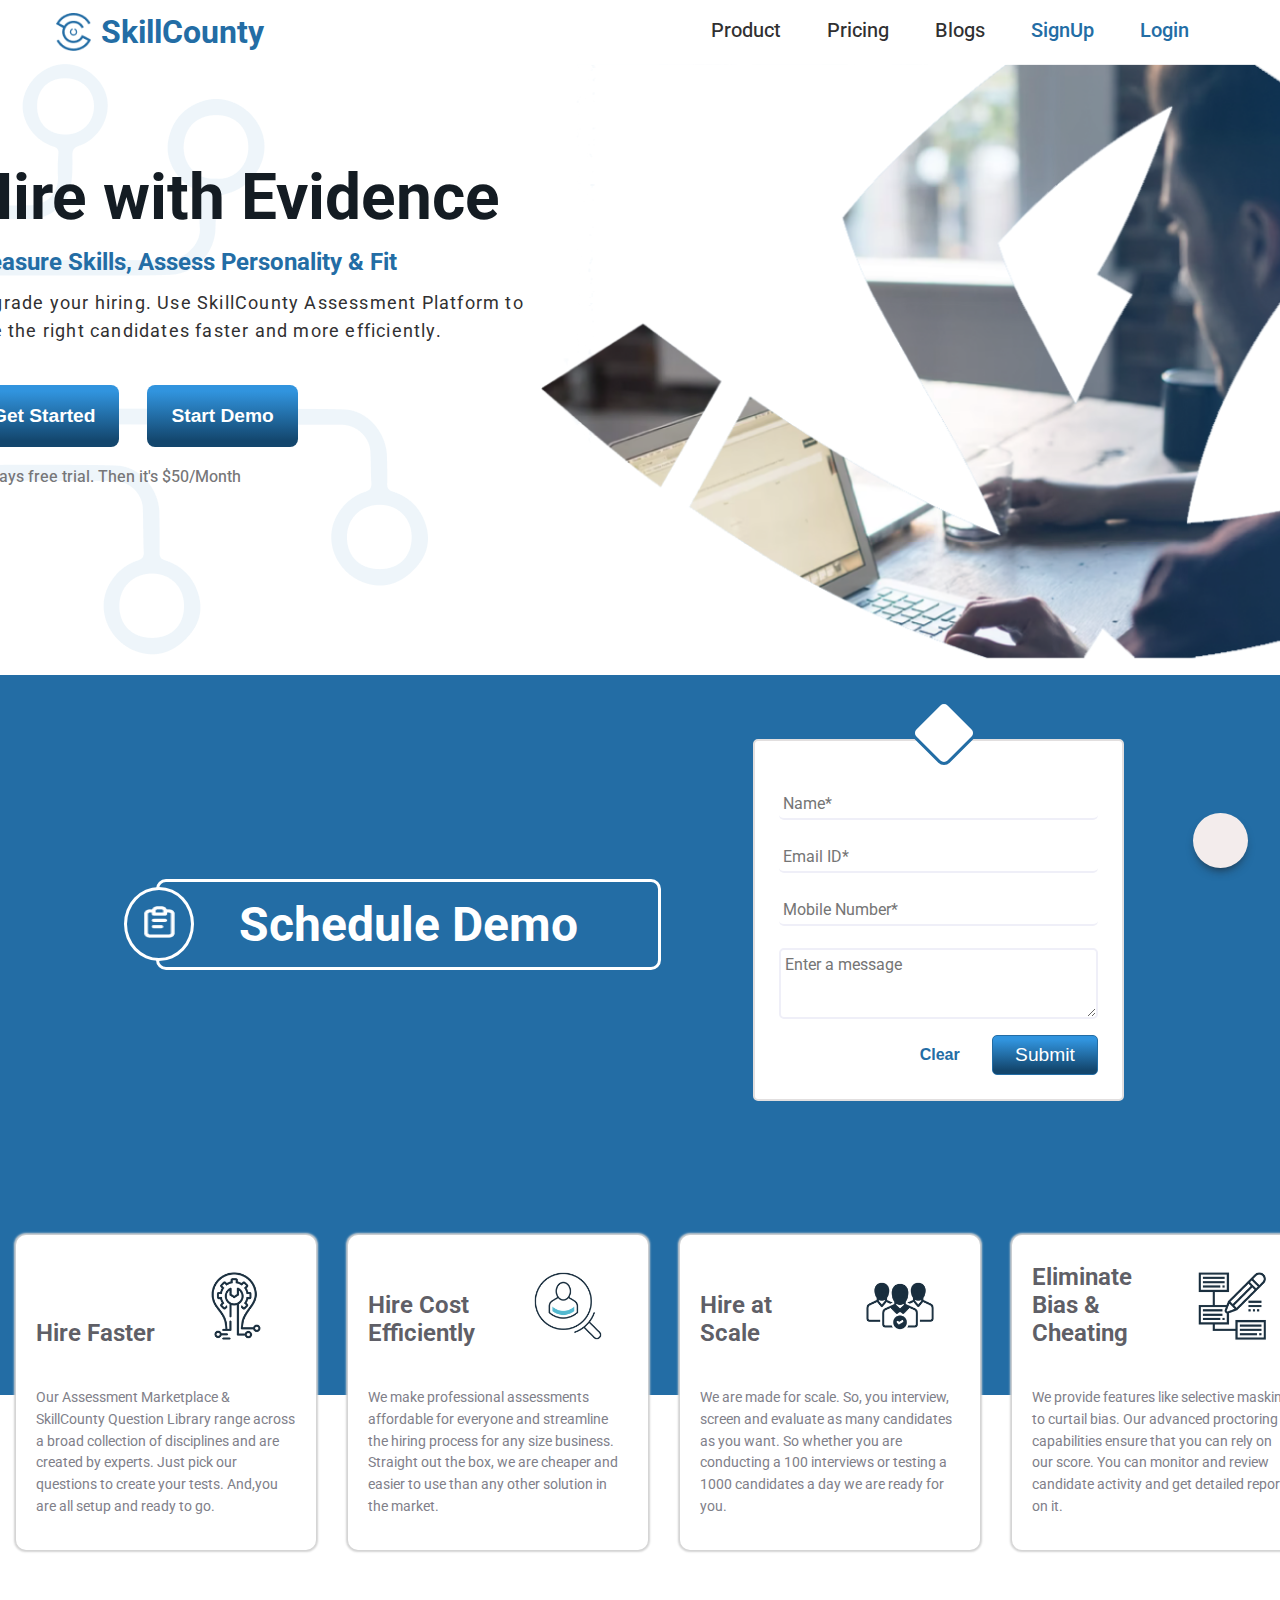
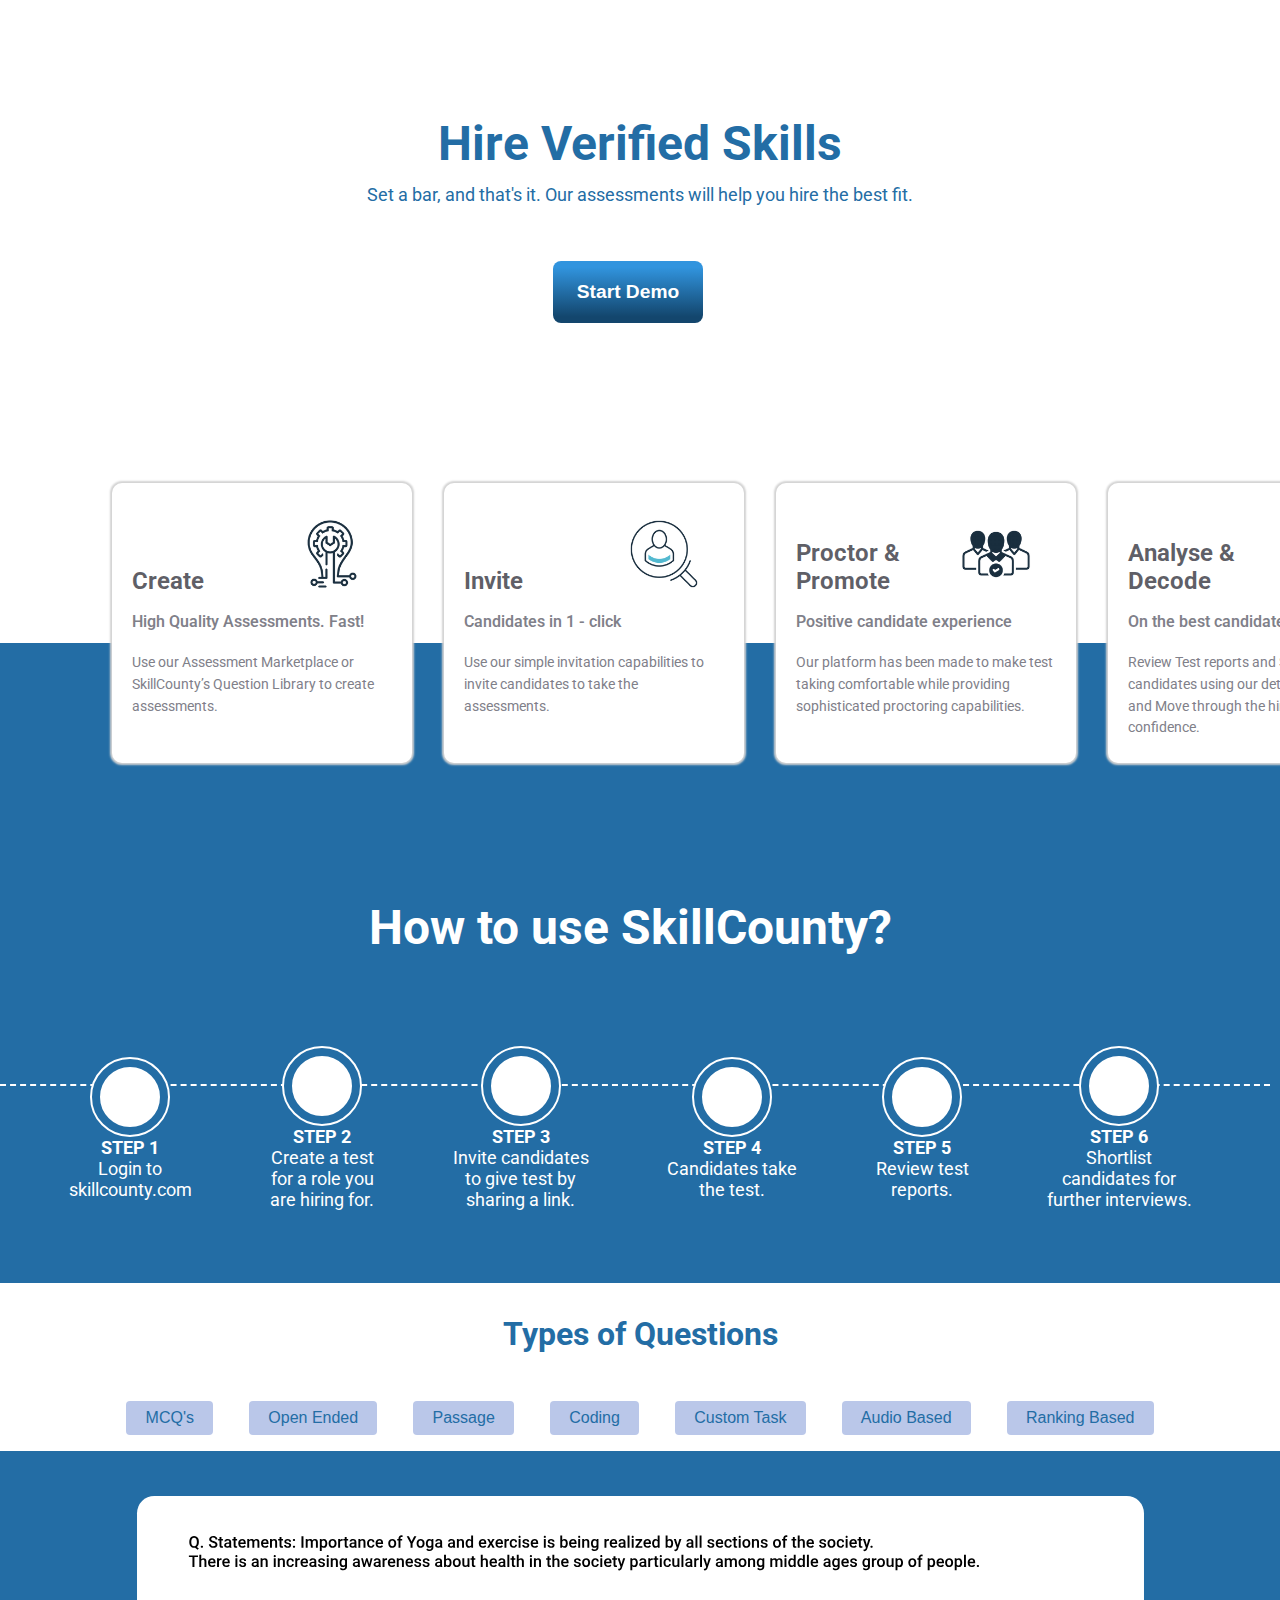
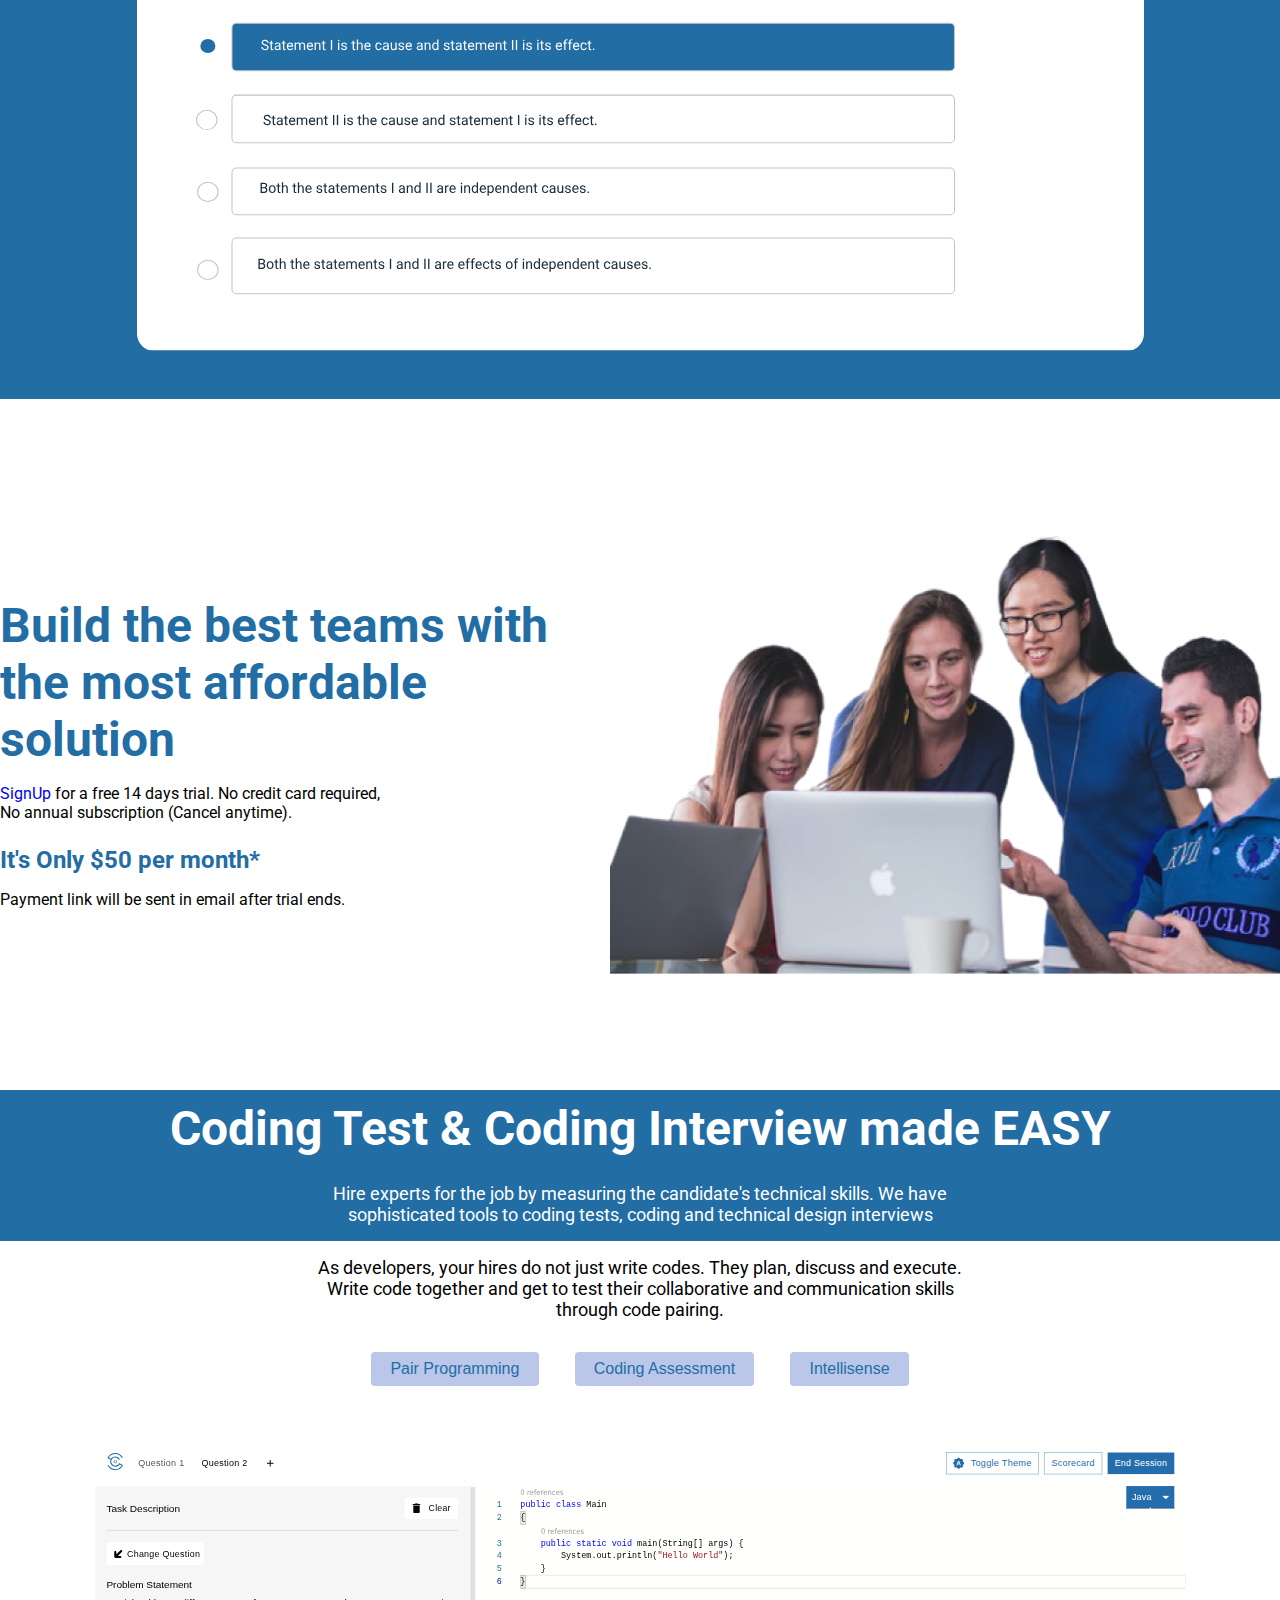
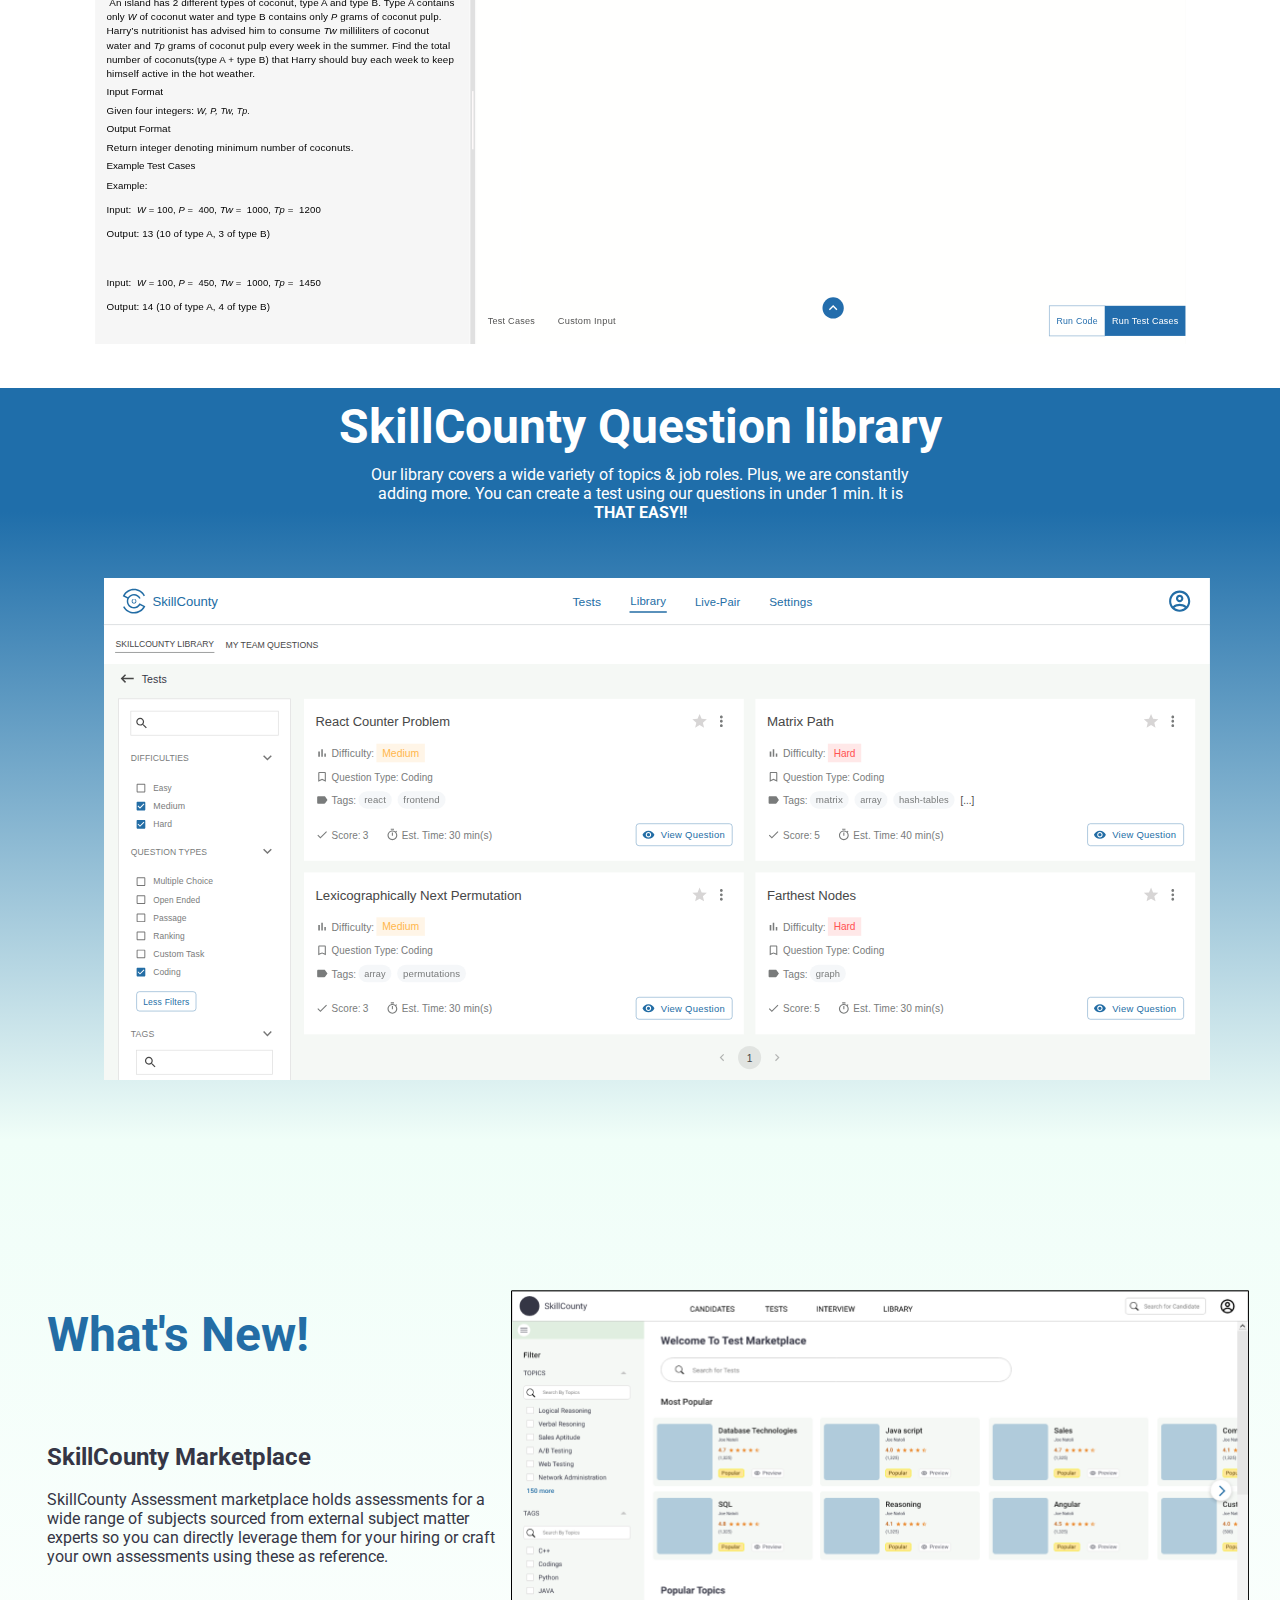
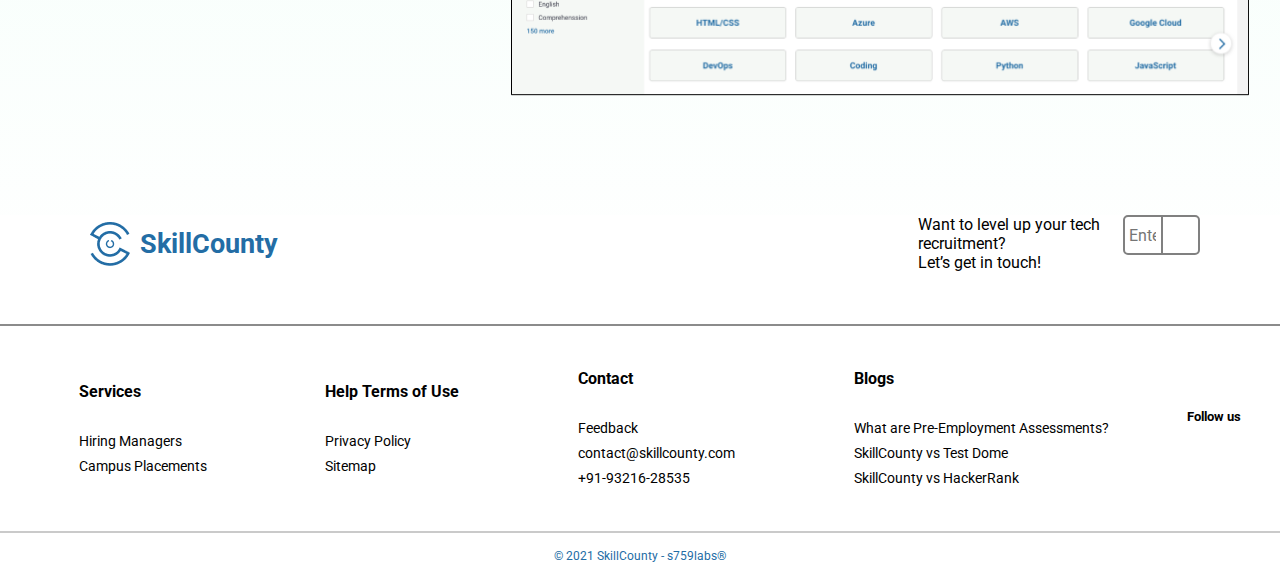
==== skillcounty.html @ 4de2c87e "skillcounty" ====
<!DOCTYPE html>
<html lang="en">

<head>
    <meta charset="UTF-8">
    <meta http-equiv="X-UA-Compatible" content="IE=edge">
    <meta name="viewport" content="width=device-width, initial-scale=1.0">
    <link rel="stylesheet" href="./cssfile/skillcounty.css">
    <link rel="stylesheet" href="https://cdnjs.cloudflare.com/ajax/libs/font-awesome/5.15.3/css/all.min.css" integrity="sha512-iBBXm8fW90+nuLcSKlbmrPcLa0OT92xO1BIsZ+ywDWZCvqsWgccV3gFoRBv0z+8dLJgyAHIhR35VZc2oM/gI1w==" crossorigin="anonymous" />
    <title>SkillCounty</title>
</head>

<body>
    <nav class="navbar">
        <div class="logo">
            <img class="logoImg" src="./skill images/skilloge.png" alt="logo" />
            <label class="skillogo">SkillCounty</label>
        </div>

        <ul id="nav-itemm" class="navitems ">

            <li><a class="pro" href="#">Product</a></li>
            <li><a class="pro" href="#">Pricing</a></li>
            <li><a class="pro" href="#">Blogs</a></li>
            <li><a href="#">SignUp</a></li>
            <li><a href="#">Login</a></li>
            <li><i class="fas fa-bars"></i></li>
        </ul>
        <ul id="nav-iconn" class="navitems">


            <li><i class="fas fa-bars"></i></li>
        </ul>
    </nav>

    <section class="mainsection">
        <div class="topflex container">
            <div class="newcontainer">
                <img class="leftmain" src="/skill images/leftside.png" />
                <div class="overlap">
                    <h1 class="hire">Hire with Evidence</h1>
                    <p class="measure">Measure Skills, Assess Personality & Fit</p>
                    <p class="upgrade">Upgrade your hiring. Use SkillCounty Assessment Platform to hire the right candidates faster and more efficiently.</p>
                    <div><button class="btnup" type="button">Get Started</button>
                        <button class="btnup" type="button">Start Demo</button>
                    </div>
                    <p class="trial">14 days free trial. Then it's $50/Month</p>
                </div>
            </div>
            <img class="mockup" src="./skill images/mainimg.png" alt="main mockup" />
        </div>
    </section>


    <section class="concol">
        <div class="container flex-demo">
            <div>
                <div class="demoborder">
                    <div class="demoimgcontainer"> <img src="/skill images/demoimg.png"></div>
                    <h1 class="schedemo">Schedule Demo</h1>
                </div>
            </div>

            <div>
                <div class="contact-form-container">
                    <div class="form-icon-container">
                        <div class="icon-container" title="Please fill the form to get an invite code">
                            <div class="custom-icon">
                                <div class="inner-text"><i class="fas fa-id-card-alt"></i></div>
                            </div>
                        </div>
                        <form id="new-form-submit" class="form">
                            <div class="flex">
                                <!-- <label for="Full=name">Name</label>  -->
                                <input id="full-name" name="Full-name" type="text" placeholder="Name*" required />
                            </div>
                            <div class="flex">
                                <!-- <label for="demo-email">Email</label> -->
                                <input id="demo-email" name="demoemail" type="email" placeholder="Email ID*" required />
                            </div>
                            <div class="flex">
                                <!-- <label for="demo-phone">Phone</label> -->
                                <input id="demo-phone" name="demo-phone" type="phone" placeholder="Mobile Number*" required />
                            </div>
                            <div class="flex">
                                <!-- <label for="demo-message">Message</label> -->
                                <textarea id="demo-message" name="demo-message" type="text" placeholder="Enter a message" cols="32" rows="3"></textarea>
                            </div>
                            <div class="flex-center-form-footer">
                                <button class="clear">Clear</button>
                                <div class="flex-center submit">
                                    <button>Submit</button>
                                </div>
                            </div>
                        </form>
                    </div>
                </div>
            </div>
        </div>
    </section>
    <section class="container">
        <section class="feature">
            <div class="container2 card ">
                <div class="boxes ">
                    <div class="heads change">Hire Faster</div>
                    <div class="imgs"><img src="./skill images/hire faster.png"></div>
                    <div>Our Assessment Marketplace & SkillCounty Question Library range across a broad collection of disciplines and are created by experts. Just pick our questions to create your tests. And,you are all setup and ready to go.
                    </div>
                </div>
                <div class="boxes  ">
                    <div class="heads change">Hire Cost Efficiently</div>
                    <div class="imgs"><img src="./skill images/cost effi.png"></div>
                    <div>We make professional assessments affordable for everyone and streamline the hiring process for any size business. Straight out the box, we are cheaper and easier to use than any other solution in the market.
                    </div>
                </div>
                <div class="boxes ">
                    <div class="heads change">Hire at Scale</div>
                    <div class="imgs"><img src="./skill images/at scale.png"></div>

                    <div>We are made for scale. So, you interview, screen and evaluate as many candidates as you want. So whether you are conducting a 100 interviews or testing a 1000 candidates a day we are ready for you.
                    </div>
                </div>
                <div class="boxes ">
                    <div class="heads change">Eliminate Bias & Cheating</div>
                    <div class="imgs"><img src="./skill images/eliminate.png"></div>
                    <div>We provide features like selective masking to curtail bias. Our advanced proctoring capabilities ensure that you can rely on our score. You can monitor and review candidate activity and get detailed reports on it.</div>
                </div>
            </div>
        </section>
    </section>

    <section class="  container3">
        <div class="cont">
            <p>Hire Verified Skills</p>
        </div>
        <div class="cont2">
            <p>Set a bar, and that's it. Our assessments will help you hire the best fit.</p>
        </div>
        <div class="parentbtn">
            <button class="btnup downbtn" type="button">Start Demo</button>
        </div>
        </div>
    </section>

    <section class="feature2 feature">
        <div class="container2 card container-2">
            <div class="boxes downbox">
                <div class="heads">Create</div>
                <div class="imgs"><img src="./skill images/hire faster.png"></div>
                <div class="newone">High Quality Assessments. Fast!</div>
                <div>Use our Assessment Marketplace or SkillCounty’s Question Library to create assessments.</div>
            </div>
            <div class="boxes downbox ">
                <div class="heads">Invite</div>
                <div class="imgs"><img src="./skill images/cost effi.png"></div>
                <div class="newone">Candidates in 1 - click</div>
                <div>Use our simple invitation capabilities to invite candidates to take the assessments. </div>
            </div>
            <div class="boxes downbox ">
                <div class="heads">Proctor & Promote</div>
                <div class="imgs"><img src="./skill images/at scale.png"></div>
                <div class="newone">Positive candidate experience</div>
                <div>Our platform has been made to make test taking comfortable while providing sophisticated proctoring capabilities. </div>
            </div>
            <div class="boxes downbox">
                <div class="heads">Analyse & Decode</div>
                <div class="imgs"><img src="./skill images/eliminate.png"></div>
                <div class="newone">On the best candidates</div>
                <div>Review Test reports and Shortlist candidates using our detailed test reports and Move through the hiring pipeline with confidence. </div>
            </div>

        </div>

        <section class="flowpart">
            <div class="flow">
                <h1 class="useof">How to use SkillCounty?</h1>
                <div class="backgroundline">
                    <div class="circlecont">
                        <div class="circlewrapper">
                            <div class="justin">
                                <div class="circle">
                                    <i class="fas fa-user-check"></i>
                                </div>
                                <div class="textss">
                                    <h4>STEP 1</h4>
                                    <p>Login to <br>skillcounty.com</p>
                                </div>
                            </div>
                            <div class="justin">
                                <div class="circle">
                                    <i class="fas fa-user-check"></i>
                                </div>
                                <div class="textss">
                                    <h4>STEP 2</h4>
                                    <p>Create a test <br>for a role you<br> are hiring for.</p>
                                </div>
                            </div>
                            <div class="justin">
                                <div class="circle">
                                    <i class="fas fa-user-check"></i>
                                </div>
                                <div class="textss">
                                    <h4>STEP 3</h4>
                                    <p>Invite candidates <br>to give test by<br> sharing a link.</p>
                                </div>
                            </div>
                            <div class="justin">
                                <div class="circle">
                                    <i class="fas fa-user-check"></i>
                                </div>
                                <div class="textss">
                                    <h4>STEP 4</h4>
                                    <p>Candidates take<br> the test.</p>
                                </div>
                            </div>
                            <div class="justin">
                                <div class="circle">
                                    <i class="fas fa-user-check"></i>
                                </div>
                                <div class="textss">
                                    <h4>STEP 5</h4>
                                    <p>Review test <br>reports.</p>
                                </div>
                            </div>
                            <div class="justin">
                                <div class="circle">
                                    <i class="fas fa-user-check"></i>
                                </div>
                                <div class="textss">
                                    <h4>STEP 6</h4>
                                    <p>Shortlist <br>candidates for<br> further interviews.</p>
                                </div>
                            </div>

                        </div>
                    </div>
                </div>
            </div>
        </section>
    </section>



    <section class="container">
        <div class="toq">
            <h1 class="toq-heading">Types of Questions</h1>
            <div class="btntoq">
                <button class="btn" onclick="setImage(0)">MCQ's</button>
                <button class="btn" onclick="setImage(1)">Open Ended</button>
                <button class="btn" onclick="setImage(2)">Passage</button>
                <button class="btn" onclick="setImage(3)">Coding</button>
                <button class="btn" onclick="setImage(4)">Custom Task</button>
                <button class="btn" onclick="setImage(5)">Audio Based</button>
                <button class="btn" onclick="setImage(6)">Ranking Based</button>
            </div>

    </section>

    <section class="questimg">
        <div>
            <img class="imgtoq" id="codequestion0" src="./skill images/mcq.svg" alt="mcq question">
            <img class="imgtoq display-none" id="codequestion1" src="./skill images/open-ended.svg" alt="open ended question">
            <img class="imgtoq display-none" id="codequestion2" src="./skill images/comprehension.svg" alt="passage question">
            <img class="imgtoq display-none" id="codequestion3" src="./skill images/TT view of Coding Questions.png" alt="passage question">
            <img class="imgtoq display-none" id="codequestion4" src="./skill images/custom-task.svg" alt="passage question">
            <img class="imgtoq display-none" id="codequestion5" src="./skill images/audio-only.png" alt="passage question">
            <img class="imgtoq display-none" id="codequestion6" src="./skill images/video-only.png" alt="passage question">

        </div>
        </div>
    </section>
    <section class="container trialone">
        <div class="pric">
            <p class="pricehead">Build the best teams with the most affordable solution</p>
            <p><a href="#">SignUp</a> for a free 14 days trial. No credit card required,<br> No annual subscription (Cancel anytime).</p>
            <p class="pricetag">It's Only $50 per month*</p>
            <p>Payment link will be sent in email after trial ends.</p>

        </div>
        <div>
            <img class="pricepic" src="./skill images/teamspic.png">
        </div>

    </section>
    <section class=" codeinfo">
        <div>
            <h1 class="pricehead2">Coding Test & Coding Interview made EASY</h1>
            <p class="insidetext">Hire experts for the job by measuring the candidate's technical skills. We have
                <br>sophisticated tools to coding tests, coding and technical design interviews
            </p>
        </div>

    </section>

    <section class="container">
        <div class="toq">
            <p class="insidetext">As developers, your hires do not just write codes. They plan, discuss and execute.<br> Write code together and get to test their collaborative and communication skills<br> through code pairing.
            </p>
            <div class="btntoq">
                <button class="btn" onclick="setImage(0)">Pair Programming</button>
                <button class="btn" onclick="setImage(1)">Coding Assessment</button>
                <button class="btn" onclick="setImage(2)">Intellisense</button>

            </div>

            <div>
                <img class="libpic" src="/skill images/coding.svg">
            </div>

    </section>

    <section>
        <div class=" grad">
            <h1 class="pricehead2">SkillCounty Question library</h1>
            <p>Our library covers a wide variety of topics & job roles. Plus, we are constantly <br>adding more. You can create a test using our questions in under 1 min. It is <br> <b>THAT EASY!!</b>
            </p>
            <div class="cont4">
                <img class="libpic" src="/skill images/library.svg">
            </div>
        </div>
    </section>
    <section>

        <div class="marketplace">
            <div class="whtsnew">
                <h1 class="whtsnew2">
                    What's New!
                </h1>
                <p><b class="bold1">SkillCounty Marketplace</b><br><br> SkillCounty Assessment marketplace holds assessments for a<br> wide range of subjects sourced from external subject matter<br> experts so you can directly leverage them for your hiring
                    or craft
                    <br> your own assessments using these as reference.
                </p>
            </div>
            <div>
                <img class="marketpic" src="./skill images/marketplace.png">
            </div>
        </div>


    </section>
    <button onclick="topFunction()" id="myBtn" title="Go to top"><i class="fas fa-arrow-up"></i></button>
    <footer>
        <section class="upperfoot">

            <div class="logs">

                <img id="footerLogo" src="/skill images/skilloge.png" alt="Logo" />

                <h1 class="county">SkillCounty</h1>
                <div class="rightpart">
                    <div class="textpart">Want to level up your tech recruitment?<br> Let’s get in touch!</div>
                    <div class="input-box">
                        <input id="full-name2" name="Full-name2" type="text" placeholder="Enter your Email" required />
                        <div class="send"><i class="fas fa-paper-plane"></i></div>
                    </div>
                </div>
            </div>

        </section>
        <section class="footpart">
            <div class="col">
                <h3>Services</h3><br> Hiring Managers<br> Campus Placements
            </div>
            <div class="col">
                <h3>Help Terms of Use</h3><br> Privacy Policy<br> Sitemap
            </div>
            <div class="col">
                <h3>Contact</h3><br> Feedback
                <br> contact@skillcounty.com
                <br> +91-93216-28535
            </div>
            <div class="col">
                <h3>Blogs</h3><br> What are Pre-Employment Assessments?<br> SkillCounty vs Test Dome<br> SkillCounty vs HackerRank
            </div>
            <div class="col2">
                <h5>Follow us</h5><br><br>
                <div class="follow"><i class="fab fa-facebook-f"></i>
                    <i class="fab fa-instagram"></i>
                    <i class="fab fa-twitter"></i>
                </div>
        </section>
        <section class="end">
            <div> © 2021 SkillCounty - s759labs®</div>
        </section>


    </footer>

    <script src="./jsfile/skillcounty.js"></script>
    <script src="https://unpkg.com/sweetalert/dist/sweetalert.min.js"></script>
</body>

</html>
---- cssfile/skillcounty.css ----
@import url('https://fonts.googleapis.com/css2?family=Roboto:wght@400;500&display=swap');
                            @import "./responsive.css";
                             :root {
                                --primary: rgb(35, 109, 165);
                                --light: white;
                                --secondary: rgb(239, 239, 248);
                                --tertiary: rgb(241, 243, 249);
                                --large: 1.4rem;
                                --medium: 1.1rem;
                                --small: 0.8rem;
                            }
                            
                            html {
                                scroll-behavior: smooth;
                            }
                            
                            * {
                                padding: 0;
                                margin: 0;
                                text-decoration: none;
                                list-style: none;
                                box-sizing: border-box;
                            }
                            
                            body {
                                font-family: -apple-system, BlinkMacSystemFont, 'Segoe UI', Roboto, Oxygen, Ubuntu, Cantarell, 'Open Sans', 'Helvetica Neue', sans-serif;
                            }
                            
                            nav {
                                height: 64px;
                                width: 100%;
                            }
                            
                            nav ul {
                                float: right;
                                margin-right: 20px;
                            }
                            
                            nav ul li {
                                display: inline-block;
                                line-height: 60px;
                                margin: 0 5px;
                            }
                            
                            nav li a {
                                text-transform: inherit;
                                margin: 0 1rem;
                                text-decoration: none;
                                color: var(--primary);
                                font-size: 1.25rem;
                                font-weight: 500;
                            }
                            
                            .pro {
                                color: #303031;
                                font-weight: 450;
                            }
                            
                            .logo {
                                display: flex;
                                align-items: center;
                                margin-left: 3.5rem;
                                font-size: 35px;
                            }
                            
                            .logoImg {
                                height: 38px;
                                fill: var(--primary);
                            }
                            
                            .skillogo {
                                color: var(--primary);
                                font-size: 2rem;
                                line-height: 80px;
                                padding: 0 10px;
                                font-weight: bold;
                            }
                            
                            .navbar {
                                display: flex;
                                justify-content: space-between;
                                margin-bottom: 2rem;
                            }
                            
                            .navitems {
                                display: flex;
                                align-items: center;
                                margin-right: 3.5rem;
                            }
                            
                            .nav li a .in {
                                font-weight: 700;
                                margin-right: 6px;
                                font-size: 1.3rem;
                            }
                            /* hire with evidence */
                            
                            .container {
                                max-width: 1350px;
                                margin: 0 auto !important;
                            }
                            
                            .measure {
                                font-size: 1.5rem;
                                font-weight: bold;
                                margin: 0.8rem 0;
                                color: #236da5;
                            }
                            
                            .upgrade {
                                align-items: center;
                                font-size: 1.125rem;
                                letter-spacing: 1.2px;
                                line-height: 28px;
                                color: #303031;
                            }
                            
                            .topflex {
                                display: flex;
                                justify-content: space-between;
                                align-items: center;
                            }
                            
                            .mockup {
                                width: 56rem;
                                margin-top: -2rem;
                            }
                            
                            .trial {
                                font-size: 1rem;
                                font-weight: 450;
                                margin-top: 20px;
                                color: #767678;
                            }
                            
                            .hire {
                                font-size: 64px;
                                color: #141c23;
                                margin-top: 3rem;
                            }
                            
                            .btn {
                                border: none;
                                outline: none;
                                border-radius: 4px;
                                background-color: var(--primary);
                                color: white;
                                margin: 0 1rem;
                                padding: 0.5rem 1.2rem;
                                font-size: 1rem;
                                transition: all 0.4s ease-in-out;
                            }
                            /* schedule demo */
                            
                            .concol {
                                background-color: var(--primary);
                                padding: 4rem;
                                margin-top: 1rem;
                                height: 45rem;
                            }
                            
                            .flex-demo {
                                display: flex;
                                justify-content: space-evenly;
                                align-items: center;
                            }
                            
                            .demoimgcontainer {
                                padding: 1rem;
                                border: 3px solid white;
                                display: inline-block;
                                border-radius: 50%;
                                position: absolute;
                                top: 50%;
                                left: 0;
                                transform: translate(-50%, -50%);
                                overflow: hidden;
                                background-color: var(--primary);
                            }
                            
                            .demoimgcontainer img {
                                width: 2rem;
                                height: 2rem;
                            }
                            
                            .schedemo {
                                color: white;
                                font-size: 3rem;
                            }
                            
                            .demoborder {
                                border: 3px solid white;
                                position: relative;
                                padding: 14px 80px;
                                border-radius: 10px;
                            }
                            /* cards */
                            
                            .feature {
                                position: relative;
                            }
                            
                            .boxes {
                                /* border: 3px solid rgb(130, 189, 199); */
                                height: 315px;
                                width: 300px;
                                background-color: white;
                                color: #808089;
                                padding: 20px;
                                font-size: 14px;
                                line-height: 155%;
                                margin: 1rem;
                                margin-top: 5rem;
                                /* align-items: center; */
                                /* text-align: left; */
                                border-radius: 10px;
                                box-shadow: 0px 0px 2px 2px #d3d3d3;
                                -webkit-box-shadow: 0px 0px 2px 2px #d3d3d3;
                                -moz-box-shadow: 0px 0px 2px 2px #d3d3d3;
                            }
                            
                            .card {
                                position: absolute;
                                top: -15rem;
                            }
                            
                            .newone {
                                font-size: 16px;
                                font-weight: 550;
                                color: #808089;
                                margin-bottom: 1.2rem;
                            }
                            
                            .heads {
                                width: 50%;
                                font-size: 1.5rem;
                                font-weight: 650;
                                color: #5f5f67;
                                margin-bottom: 0.5rem;
                                display: inline-block;
                                line-height: 28px;
                            }
                            
                            .downbox {
                                height: 280px;
                            }
                            
                            .change {
                                margin-bottom: 2.5rem;
                            }
                            
                            .imgs {
                                margin-bottom: 0.5rem;
                                display: inline-block;
                                width: 100px;
                                height: 100px;
                                margin-right: 0.5rem;
                            }
                            
                            .imgs img {
                                width: 70px;
                                height: 70px;
                                margin-left: 2rem;
                                margin-top: 1rem;
                            }
                            /* Hire Verified Skills */
                            
                            .container3 {
                                color: var(--primary);
                                margin: 20rem;
                            }
                            
                            .cont {
                                font-size: 3rem;
                                text-align: center;
                                font-weight: bold;
                            }
                            
                            .cont2 {
                                padding-top: 12px;
                                font-size: 18px;
                                margin-bottom: 1rem;
                                text-align: center;
                            }
                            
                            .parentbtn {
                                display: flex;
                                justify-content: center;
                            }
                            
                            .btnup {
                                color: white;
                                background-image: linear-gradient(to bottom, #3194DE 10%, #13466D 90%);
                                border: none;
                                padding: 20px 24px;
                                cursor: pointer;
                                border-radius: 8px;
                                margin-top: 2.5rem;
                                font-size: 1.2rem;
                                font-weight: 550;
                                margin-right: 1.5rem;
                            }
                            
                            .downbtn {
                                margin-top: 40px;
                            }
                            
                            .questimg {
                                background-color: var(--primary);
                                display: flex;
                                justify-content: center;
                            }
                            /* types of question */
                            
                            .toq {
                                display: flex;
                                flex-direction: column;
                                justify-content: center;
                                align-items: center;
                            }
                            
                            .btntoq {
                                margin: 1rem;
                            }
                            
                            .leftmain {
                                margin-top: -2rem;
                                margin-left: -5.3rem;
                            }
                            
                            .newcontainer {
                                position: relative;
                                text-align: left;
                                padding-right: 7rem;
                            }
                            
                            .overlap {
                                position: absolute;
                                top: 1rem;
                                left: -2rem;
                            }
                            
                            .mainsection {
                                width: 99.5%;
                            }
                            
                            .left {
                                width: 50%;
                                background-image: url('../skill images/leftside.png');
                                background-size: cover;
                                background-repeat: no-repeat;
                            }
                            
                            .right {
                                width: 50%;
                                background-image: url('../skill images/mainimg.png');
                                background-size: cover;
                                background-repeat: no-repeat;
                            }
                            
                            .container2 {
                                display: flex;
                                align-items: center;
                                justify-content: center;
                                /* padding: 0 6rem; */
                                /* padding-left: 6rem; */
                            }
                            
                            .container-2 {
                                padding-left: 6rem;
                            }
                            
                            input,
                            textarea {
                                font-size: 1rem;
                                padding: 0.3rem;
                                margin: 0.4rem 0;
                                border: none;
                                border-radius: 5px;
                                border-bottom: 2px solid var(--secondary);
                                outline: none;
                                font-family: -apple-system, BlinkMacSystemFont, 'Segoe UI', Roboto, Oxygen, Ubuntu, Cantarell, 'Open Sans', 'Helvetica Neue', sans-serif;
                            }
                            
                            #demo-message {
                                border: 2px solid var(--secondary);
                            }
                            
                            .flex-center-form-footer {
                                display: flex;
                                justify-content: flex-end;
                            }
                            
                            .clear {
                                margin-right: 1rem;
                                padding: 0 1rem;
                                font-size: 1rem;
                                color: var(--primary);
                                font-weight: 600;
                                border: none;
                                outline: none;
                                background-color: white;
                                border-radius: 5px;
                            }
                            
                            .clear:hover {
                                background-color: var(--tertiary);
                            }
                            
                            .submit button:hover {
                                background-image: linear-gradient(to bottom, #3194DE 10%, #13466D 90%);
                                color: white;
                            }
                            
                            .btn2 {
                                /* color: var(--primary); */
                                /* background-color: whitesmoke; */
                                border: none;
                                padding: 0.5rem 1.1rem;
                                cursor: pointer;
                                border-radius: 10px;
                                margin-top: 0.5rem;
                                font-size: 1.5rem;
                                font-weight: 530;
                                margin-bottom: 2rem;
                            }
                            
                            .btn {
                                border: none;
                                outline: none;
                                border-radius: 4px;
                                color: var(--primary);
                                margin: 0 1rem;
                                padding: 0.5rem 1.2rem;
                                font-size: 1rem;
                                transition: all 0.4s ease-in-out;
                                background-color: rgb(186, 199, 233);
                            }
                            
                            .feature2 {
                                background-color: var(--primary);
                                margin-top: 15rem;
                                height: 40rem;
                            }
                            
                            .toq-heading {
                                margin: 2rem 0;
                                font-size: 2rem;
                                color: var(--primary);
                            }
                            
                            .btn:hover {
                                background-color: var(--primary);
                                color: var(--light);
                            }
                            
                            .toq {
                                display: flex;
                                flex-direction: column;
                                justify-content: center;
                                align-items: center;
                            }
                            
                            .imgtoq {
                                margin: 2rem 0;
                                width: 1063px;
                                height: 480px;
                                border-radius: 10px;
                                /* border: 1px solid lightgray; */
                                padding: 0.8rem 1rem;
                                align-items: center;
                                justify-content: center;
                            }
                            /* flow */
                            
                            .flowpart {
                                position: relative;
                                top: 40%;
                                /* margin-top: 5rem; */
                                width: 98.5%;
                            }
                            
                            .flow {
                                display: flex;
                                flex-direction: column;
                                align-items: center;
                            }
                            
                            .circlecont {
                                border-top: 2.5px dashed white;
                                position: relative;
                                width: 100vw;
                            }
                            
                            .textss {
                                text-align: center;
                                font-size: 18px;
                                color: white;
                                justify-content: space-evenly;
                            }
                            
                            .justin {
                                display: flex;
                                align-items: center;
                                justify-content: center;
                                flex-direction: column;
                            }
                            
                            .circlewrapper {
                                position: absolute;
                                top: -2.5rem;
                                /* transform: translate(-50%, -50%); */
                                width: 100vw;
                                display: flex;
                                justify-content: space-evenly;
                            }
                            
                            .useof {
                                font-size: 48px;
                                color: white;
                                margin-bottom: 8rem;
                            }
                            
                            .circle {
                                background-color: var(--primary);
                                border: 2px solid white;
                                border-radius: 50%;
                                padding: 0.3rem;
                                font-size: 1.8rem;
                                width: 80px;
                                height: 80px;
                                display: flex;
                                justify-content: center;
                                align-items: center;
                            }
                            
                            .circle i {
                                width: 60px;
                                height: 60px;
                                background-color: white;
                                color: var(--primary);
                                border: 2px solid white;
                                padding: 0.5rem;
                                border-radius: 50%;
                                display: flex;
                                justify-content: center;
                                align-items: center;
                            }
                            /* Schedule Demo */
                            
                            .active {
                                background-color: var(--primary);
                                color: var(--light);
                            }
                            
                            .display-none {
                                display: none;
                            }
                            
                            .display-block {
                                display: block;
                            }
                            
                            .container {
                                max-width: 1350px;
                                margin: 0 auto !important;
                            }
                            
                            .flex {
                                display: flex;
                                flex-direction: column;
                                margin: 0.6rem 0;
                            }
                            
                            label {
                                font-size: 1rem;
                                color: var(--primary);
                                font-weight: 500;
                            }
                            
                            .inner-text {
                                transform: rotate(-45deg);
                            }
                            
                            .icon-container {
                                padding: 1rem;
                                width: 70px;
                                height: 70px;
                                z-index: 2;
                            }
                            
                            .inner-text i {
                                font-size: 1.8rem;
                                margin: 0.5rem;
                                color: var(--primary);
                            }
                            
                            .form {
                                padding: 1.5rem;
                                padding-bottom: 1.5rem;
                                padding-top: 2rem;
                                background-color: var(--light);
                                border-radius: 5px;
                                border: 2px solid rgb(226, 223, 223);
                                margin-bottom: 0.5rem;
                                z-index: 1;
                            }
                            
                            .form-icon-container {
                                position: relative;
                            }
                            
                            .icon-container {
                                position: absolute;
                                top: -47px;
                                left: 50%;
                                transform: translateX(-50%);
                            }
                            
                            .custom-icon {
                                display: inline-block;
                                width: 50px;
                                height: 50px;
                                border: 3px solid var(--primary);
                                transform: rotate(45deg);
                                display: flex;
                                justify-content: center;
                                align-items: center;
                                border-radius: 8px;
                                padding: 1rem;
                                background-color: var(--light);
                            }
                            
                            .submit button {
                                cursor: pointer;
                                font-size: 1.2rem;
                                background-image: linear-gradient(to bottom, #3194DE 10%, #13466D 90%);
                                padding: 0.5rem 1.4rem;
                                font-weight: 400;
                                color: white;
                                outline: none;
                                border: none;
                                border-radius: 5px;
                                border: 1px solid var(--primary);
                                transition: all 0.3s ease-in-out;
                            }
                            
                            .submit button:hover {
                                background-image: linear-gradient(to bottom, #3194DE 40%, #13466D 90%);
                                color: white;
                                font-weight: 500;
                            }
                            /* pricing */
                            
                            .trialone {
                                display: flex;
                                text-align: left;
                                align-items: center;
                            }
                            
                            .pricepic {
                                width: 750px;
                                height: 463px;
                                margin-right: -5rem;
                                margin-bottom: 112px;
                                margin-top: 112px;
                            }
                            
                            .pricehead {
                                color: var(--primary);
                                font-size: 48px;
                                font-weight: bold;
                                text-align: left;
                                padding: 1rem 0rem;
                            }
                            
                            .pricetag {
                                font-size: 24px;
                                color: #236da5;
                                font-weight: bold;
                                margin-top: 1.5rem;
                                margin-bottom: 1rem;
                            }
                            
                            .pricehead2 {
                                font-size: 48px;
                                padding: 10px;
                            }
                            
                            .codeinfo {
                                text-align: center;
                                color: white;
                                background-color: var(--primary);
                            }
                            
                            .insidetext {
                                font-size: 18px;
                                padding-top: 1rem;
                                padding-bottom: 1rem;
                                text-align: center;
                            }
                            /* question library */
                            
                            .grad {
                                background-image: linear-gradient(to bottom, rgb(31, 110, 170, 1) 16.46%, rgb(240, 254, 248, 1));
                                text-align: center;
                                color: white;
                            }
                            
                            .libpic {
                                width: 1280px;
                                height: 582px;
                                padding: 40px;
                            }
                            /* marketplace */
                            
                            .marketplace {
                                display: flex;
                                justify-content: center;
                                background-image: linear-gradient(to bottom, rgba(240, 254, 248, 1), rgba(240, 254, 248, 0.1) 100%);
                            }
                            
                            .marketpic {
                                margin-top: 150px;
                                margin-bottom: 115px;
                                width: 738px;
                                height: 406px;
                            }
                            
                            .whtsnew {
                                text-align: left;
                                margin-top: 150px;
                                margin-bottom: 115px;
                                padding: 1rem;
                                color: #353645;
                            }
                            
                            .bold1 {
                                font-size: 24px;
                            }
                            
                            .whtsnew2 {
                                font-size: 48px;
                                padding-bottom: 80px;
                                color: var(--primary);
                            }
                            /* pricing */
                            
                            .cont3 {
                                text-align: center;
                                margin: 1.5rem;
                                padding: 2rem;
                                /* color: black; */
                                font-size: 2rem;
                            }
                            
                            .cont4 {
                                text-align: center;
                                color: white;
                                padding: 1rem;
                            }
                            
                            .contains {
                                width: 80%;
                                align-items: center;
                                text-align: center;
                                margin-left: 32rem;
                            }
                            
                            .cont5 {
                                text-align: center;
                                background-color: white;
                                width: 30%;
                                color: #236da5;
                                font-size: 29px;
                                font-family: "Roboto", "Helvetica", "Arial", sans-serif;
                                font-weight: 500;
                                line-height: 1.2;
                                letter-spacing: -0.24px;
                            }
                            /* back to top */
                            
                            #myBtn {
                                width: 55px;
                                height: 55px;
                                display: flex;
                                align-items: center;
                                justify-content: center;
                                position: fixed;
                                bottom: 2rem;
                                right: 2rem;
                                z-index: 99;
                                border: white;
                                outline: white;
                                background-color: rgb(243, 236, 236);
                                color: rgb(90, 86, 86);
                                cursor: pointer;
                                padding: 10px;
                                border-radius: 50%;
                                font-size: 18px;
                                box-shadow: 0px 6px 12px -6px #423b3b;
                                -webkit-box-shadow: 0px 6px 12px -6px #1b1a1a;
                                -moz-box-shadow: 0px 6px 12px -2px #6d5d5d;
                            }
                            
                            #myBtn i {
                                font-size: 2rem;
                            }
                            
                            #myBtn:hover {
                                background-color: rgb(174, 226, 250);
                                color: var(--primary);
                            }
                            /* footer */
                            
                            #footer {
                                padding: 1rem 0;
                            }
                            
                            #copyright {
                                text-align: center;
                                font-size: 1rem;
                                color: var(--primary);
                                padding: 1rem;
                            }
                            
                            #footerLogo {
                                width: 3rem;
                                fill: var(--primary);
                                margin-left: 90px;
                                margin-right: 10px;
                                margin-bottom: 52px;
                            }
                            
                            .county {
                                font-size: 1.7rem;
                                margin-right: 40rem;
                                color: var(--primary);
                                margin-bottom: 52px;
                            }
                            
                            .textpart {
                                padding-right: 20px;
                                margin-bottom: 52px;
                            }
                            
                            #full-name2 {
                                border: none;
                                outline: none;
                                width: 70%;
                            }
                            
                            .rightpart {
                                display: flex;
                                margin-right: 80px;
                            }
                            
                            .footerBody {
                                display: flex;
                                justify-content: space-between;
                                /* color: var(--light); */
                                align-items: center;
                            }
                            
                            .logs {
                                display: flex;
                                align-items: center;
                                justify-content: space-between;
                            }
                            
                            .icons {
                                display: flex;
                                color: var(--light);
                            }
                            
                            .icons i {
                                margin: 0 0.3rem;
                                cursor: pointer;
                                margin-top: 0.2rem;
                                border: 1px solid var(--light);
                                border-radius: 50%;
                                padding: 0.4rem;
                                transition: all 0.3s ease-in-out;
                            }
                            
                            .icons i:hover {
                                background-color: var(--light);
                                color: var(--primary);
                            }
                            
                            .icons i:nth-child(1) {
                                margin-left: 0;
                                padding: 0.4rem 0.5rem;
                            }
                            
                            .address {
                                margin-bottom: 0.2rem;
                            }
                            
                            .copyRight {
                                margin-bottom: -4rem;
                            }
                            
                            .down {
                                text-align: center;
                                cursor: pointer;
                                background-color: #dbdbdf;
                            }
                            
                            .inp {
                                padding: 10px;
                                border-radius: 5px;
                                outline: none;
                                border: none;
                                font-size: 1rem;
                            }
                            
                            .inp:after {
                                content: "<";
                            }
                            /* footer */
                            
                            .footpart {
                                display: flex;
                                align-items: center;
                                justify-content: space-evenly;
                                border-bottom: 2px solid rgb(202, 202, 202);
                            }
                            
                            .upperfoot {
                                border-bottom: 2px solid rgb(139, 139, 139);
                            }
                            
                            .col {
                                padding: 40px;
                                line-height: 25px;
                                font-size: 14px;
                            }
                            
                            .out {
                                border: 2px;
                                box-shadow: rgb(27, 26, 26) 80%;
                                border-radius: 50%;
                            }
                            
                            .follow {
                                margin-top: -2rem;
                            }
                            
                            .follow i {
                                border-radius: 50%;
                                justify-content: center;
                                align-items: center;
                                padding: 6px;
                                box-shadow: 0px 6px 12px -6px #423b3b;
                                -webkit-box-shadow: 0px 6px 12px -6px #1b1a1a;
                                -moz-box-shadow: 0px 6px 12px -2px #6d5d5d;
                            }
                            
                            .end {
                                text-align: center;
                                color: var(--primary);
                                font-size: 12px;
                                padding: 1rem;
                            }
                            
                            .input-box {
                                display: flex;
                                justify-content: space-between;
                                align-items: center;
                                height: 2.5rem;
                                width: 40%;
                                border: 2px solid gray;
                                border-radius: 5px;
                            }
                            
                            .send {
                                border-left: 2px solid gray;
                                padding: 0 1.1rem;
                                height: 100%;
                                display: flex;
                                justify-content: center;
                                align-items: center;
                                cursor: pointer;
                            }
                            
                            .send:hover {
                                background-color: var(--primary);
                                color: white;
                                border-radius: 5px;
                            }
                            
                            li i {
                                font-size: 2rem;
                                color: var(--primary);
                            }
                            
                            #nav-iconn {
                                display: none;
                            }
                            
                            #nav-itemm {
                                display: block;
                            }
                            /* @media(max-width:1270px) {
                                .mockup {
                                    width: 35rem;
                                    margin-top: -3rem;
                                    height: 32rem;
                                }
                                #nav-iconn {
                                    display: none;
                                }
                                #nav-itemm {
                                    display: block;
                                }
                            }
                             */
                            /* @media(max-width:1170px) {
                                .mockup {
                                    width: 29rem;
                                    margin-top: -3rem;
                                    height: 30rem;
                                }
                                .flex-demo {
                                    flex-direction: column;
                                    align-items: center;
                                }
                                .demoborder {
                                    margin-bottom: 5rem;
                                }
                                .concol {
                                    padding-bottom: 52rem;
                                }
                                .imgs {
                                    margin-right: 0;
                                    margin-bottom: 0.5rem;
                                    /* display: inline-block;
                                     width: 100px;
                                    height: 100px;
                                }
                                .boxes {
                                    width: 250px;
                                }
                                .container-2 {
                                    padding-left: 1.5rem;
                                }
                                .pricepic {
                                    margin-right: 1rem;
                                }
                                .libpic {
                                    width: 1000px;
                                    height: 500px;
                                }
                                .marketpic {
                                    width: 550px;
                                }
                                .county {
                                    margin-right: 16rem;
                                }
                            } */
                            
                            @media (max-width:900px) {
                                .skillogo {
                                    padding: 7px 13px;
                                    border-radius: 3px;
                                }
                                .navitems li a {
                                    font-weight: 400;
                                }
                                .in.active,
                                .in:hover {
                                    background: #1b9bff;
                                    /* transition: .3s; */
                                    padding: 7px 13px;
                                    border-radius: 3px;
                                }
                                .in {
                                    font-size: 1.3rem;
                                }
                                .concol {
                                    margin-top: 23rem;
                                }
                                .topflex {
                                    flex-direction: column-reverse;
                                }
                                #nav-iconn {
                                    display: block;
                                }
                                #nav-itemm {
                                    display: none;
                                }
                                .mockup {
                                    width: 100%;
                                    margin-top: -3rem;
                                    height: 30rem;
                                    opacity: 40%;
                                }
                                .leftmain {
                                    display: none;
                                }
                                .overlap {
                                    position: absolute;
                                    top: -15rem;
                                    left: -14rem;
                                    width: 40rem;
                                    background-color: transparent;
                                    text-align: center;
                                    line-break: auto;
                                }
                                .container2 {
                                    flex-direction: column;
                                    padding: 0 5rem;
                                }
                                .container3 {
                                    margin: 0px;
                                    width: 94vw;
                                    margin-top: 60rem;
                                    margin-bottom: 18rem;
                                }
                                .feature2 {
                                    height: 80rem;
                                }
                                .useof {
                                    margin-bottom: 8rem;
                                    margin-top: 25rem;
                                }
                                .btn {
                                    margin: 0 1rem;
                                    padding: 10px 10px;
                                    font-size: 10px;
                                }
                                .imgtoq {
                                    width: 835px;
                                    height: 380px;
                                }
                                .circle {
                                    height: 70px;
                                    width: 70px;
                                }
                                .textss {
                                    font-size: 12px;
                                }
                                .justin {
                                    display: flex;
                                    align-items: center;
                                    flex-direction: column;
                                }
                                .boxes {
                                    width: 600px;
                                    height: 250px;
                                    margin-top: 1rem;
                                }
                                .pricepic {
                                    margin-top: -5rem;
                                    margin-bottom: 32px;
                                }
                                .trialone {
                                    flex-direction: column;
                                    padding: 1rem;
                                }
                                .libpic {
                                    width: 600px;
                                    height: 363px;
                                    padding: 18px;
                                }
                                .pricehead2 {
                                    font-size: 44px;
                                }
                                .marketplace {
                                    flex-direction: column;
                                    align-items: center;
                                }
                                .whtsnew {
                                    margin-top: 3px;
                                    margin-bottom: -110px;
                                    text-align: center;
                                }
                                .logs {
                                    flex-direction: column-reverse;
                                }
                                .whtsnew2 {
                                    padding-bottom: 27px;
                                }
                                .rightpart {
                                    flex-direction: column;
                                    align-items: center;
                                    width: 80%;
                                    margin-right: 0px;
                                }
                                .textpart {
                                    text-align: center;
                                    font-weight: bold;
                                    padding-right: 0;
                                    margin-bottom: 25px;
                                }
                                .marketpic {
                                    margin-top: 156px;
                                    width: 623px;
                                    height: 327px;
                                }
                                .county {
                                    display: none;
                                }
                                #full-name2 {
                                    width: 30rem;
                                }
                                #footerLogo {
                                    display: none;
                                }
                                .input-box {
                                    margin: 1rem;
                                }
                            }
                            
                            @media (max-width:374px) {
                                .navbar {
                                    margin-bottom: 3rem;
                                }
                                .nav ul li {
                                    margin: 7px 26px;
                                }
                                .logoImg {
                                    margin-left: -40px;
                                }
                                .skillogo {
                                    padding: 3px 46px;
                                }
                                .mockup {
                                    height: 21rem;
                                }
                                .overlap {
                                    position: absolute;
                                    top: -15rem;
                                    left: -8rem;
                                    width: 92vw;
                                    background-color: transparent;
                                    text-align: center;
                                    line-break: auto;
                                }
                                .flowpart {
                                    margin-top: 50rem;
                                }
                                .hire {
                                    font-size: 38px;
                                }
                                .circlecont {
                                    border-top: none;
                                    width: 10rem;
                                }
                                .measure {
                                    font-size: 18px;
                                }
                                .upgrade {
                                    font-size: 10px;
                                    letter-spacing: 1px;
                                    line-height: 18px;
                                }
                                .btnup {
                                    padding: 11px 13px;
                                    margin-top: 0.5rem;
                                    font-size: 1rem;
                                }
                                .trial {
                                    font-size: 12px;
                                }
                                .concol {
                                    margin-top: 5rem;
                                }
                                .schedemo {
                                    font-size: 1.5rem;
                                }
                                .demoborder {
                                    margin-bottom: 5rem;
                                    padding-left: 1.5rem;
                                    padding-right: 0.1rem;
                                }
                                .circlewrapper {
                                    flex-direction: column;
                                }
                                .boxes {
                                    width: 314px;
                                    height: auto;
                                    margin-top: 1rem;
                                }
                                .container2 {
                                    padding: 0;
                                }
                                .container3 {
                                    margin: 0px;
                                    width: 94vw;
                                    margin-top: 60rem;
                                }
                                .cont {
                                    margin-top: 70rem;
                                }
                                .demoimgcontainer {
                                    padding: 0.4rem;
                                }
                                .demoimgcontainer img {
                                    width: 1.5rem;
                                    height: 1.5rem;
                                }
                                .libpic {
                                    width: 320px;
                                    height: 200px;
                                    padding: 2px;
                                }
                                .marketpic {
                                    margin-top: 156px;
                                    width: 320px;
                                    height: 200px;
                                }
                                .input-box {
                                    width: 80%;
                                }
                                .logs {
                                    align-items: center;
                                }
                                .col {
                                    padding: 8px;
                                    line-height: 15px;
                                    font-size: 8px;
                                }
                                .col2 h5 {
                                    font-size: 10px;
                                }
                                .pricehead2 {
                                    font-size: 32px;
                                }
                                .pricehead {
                                    font-size: 34px;
                                }
                                .btn {
                                    font-size: 10px;
                                    padding: 3px 6px;
                                    margin: 3px 5px;
                                }
                                .insidetext {
                                    font-size: 12px;
                                }
                                .pricepic {
                                    width: 300px;
                                    height: 250px;
                                    margin-top: 0.5px;
                                }
                                .pric {
                                    font-size: 12px;
                                }
                                .pricetag {
                                    font-size: 20px;
                                    margin-top: 0.5rem;
                                    margin-bottom: 0rem;
                                }
                                .imgtoq {
                                    width: 356px;
                                    height: 150px;
                                    padding: 2px;
                                }
                            }
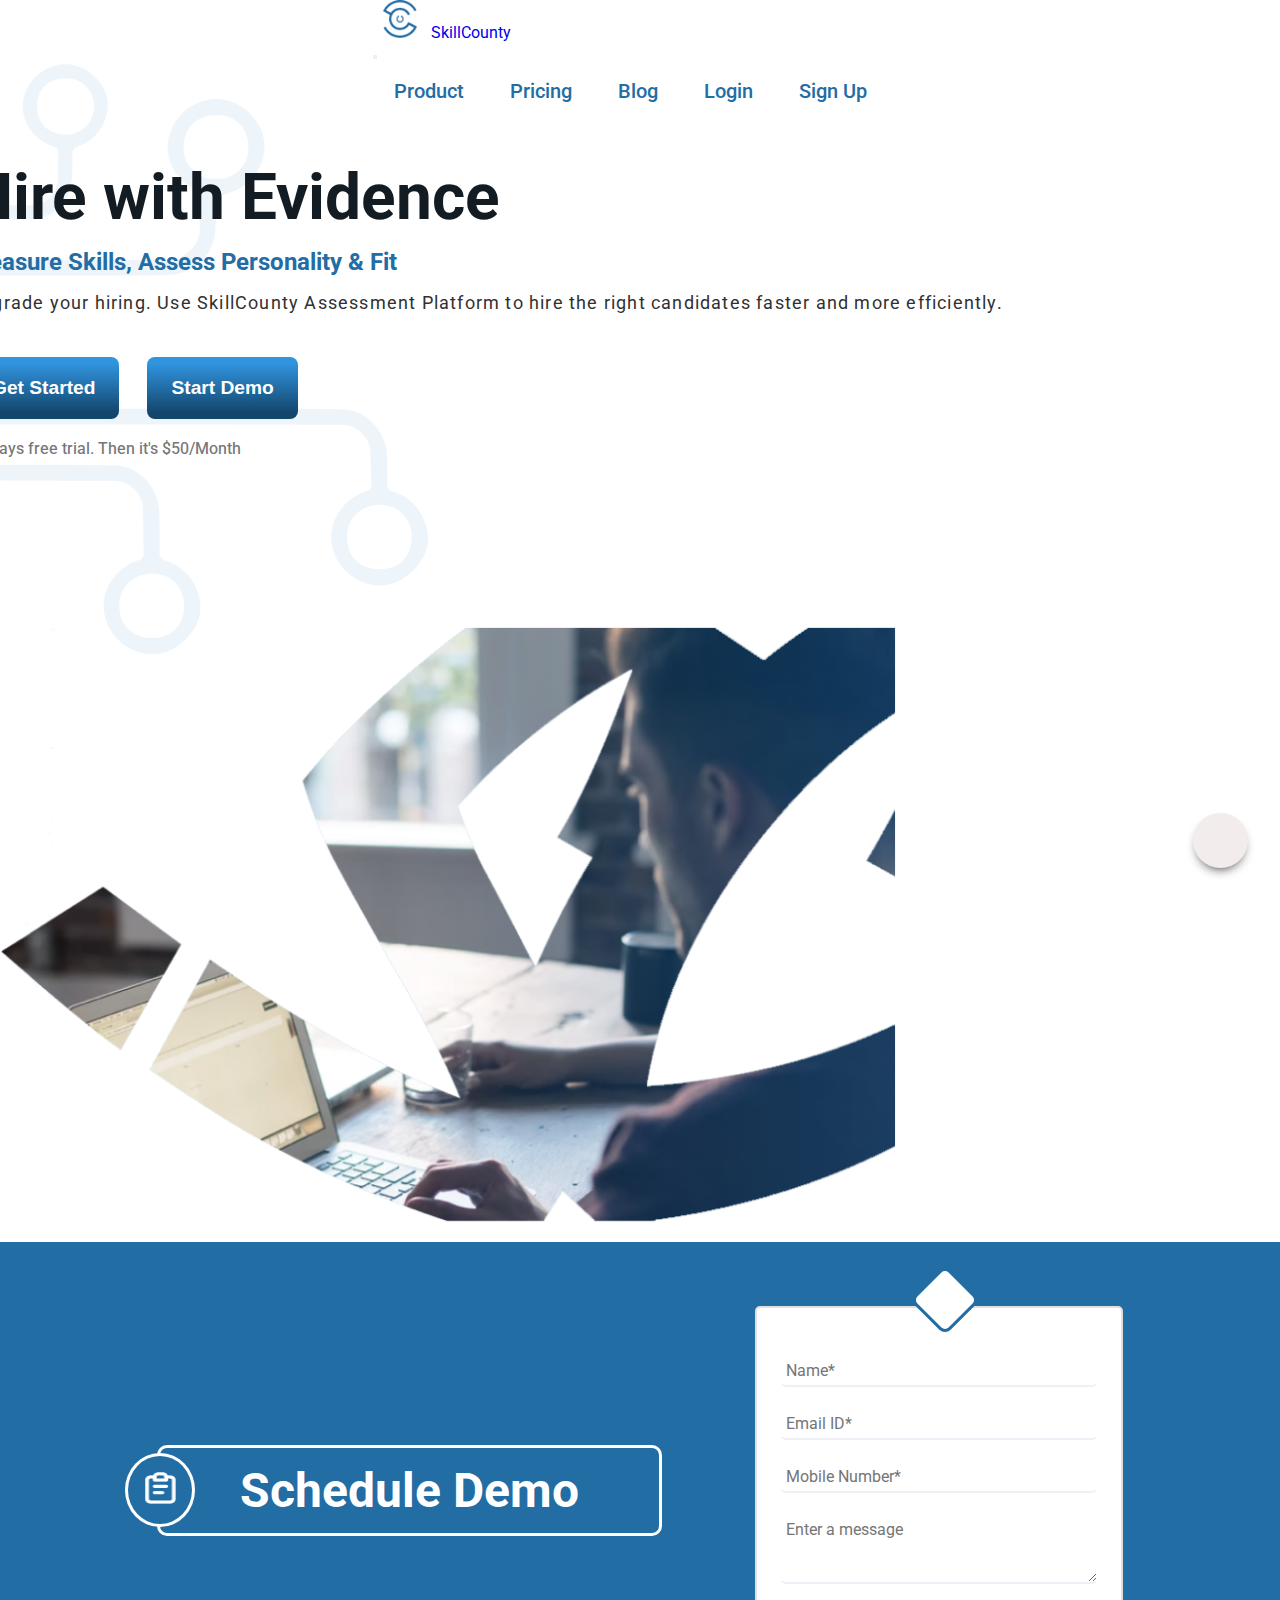
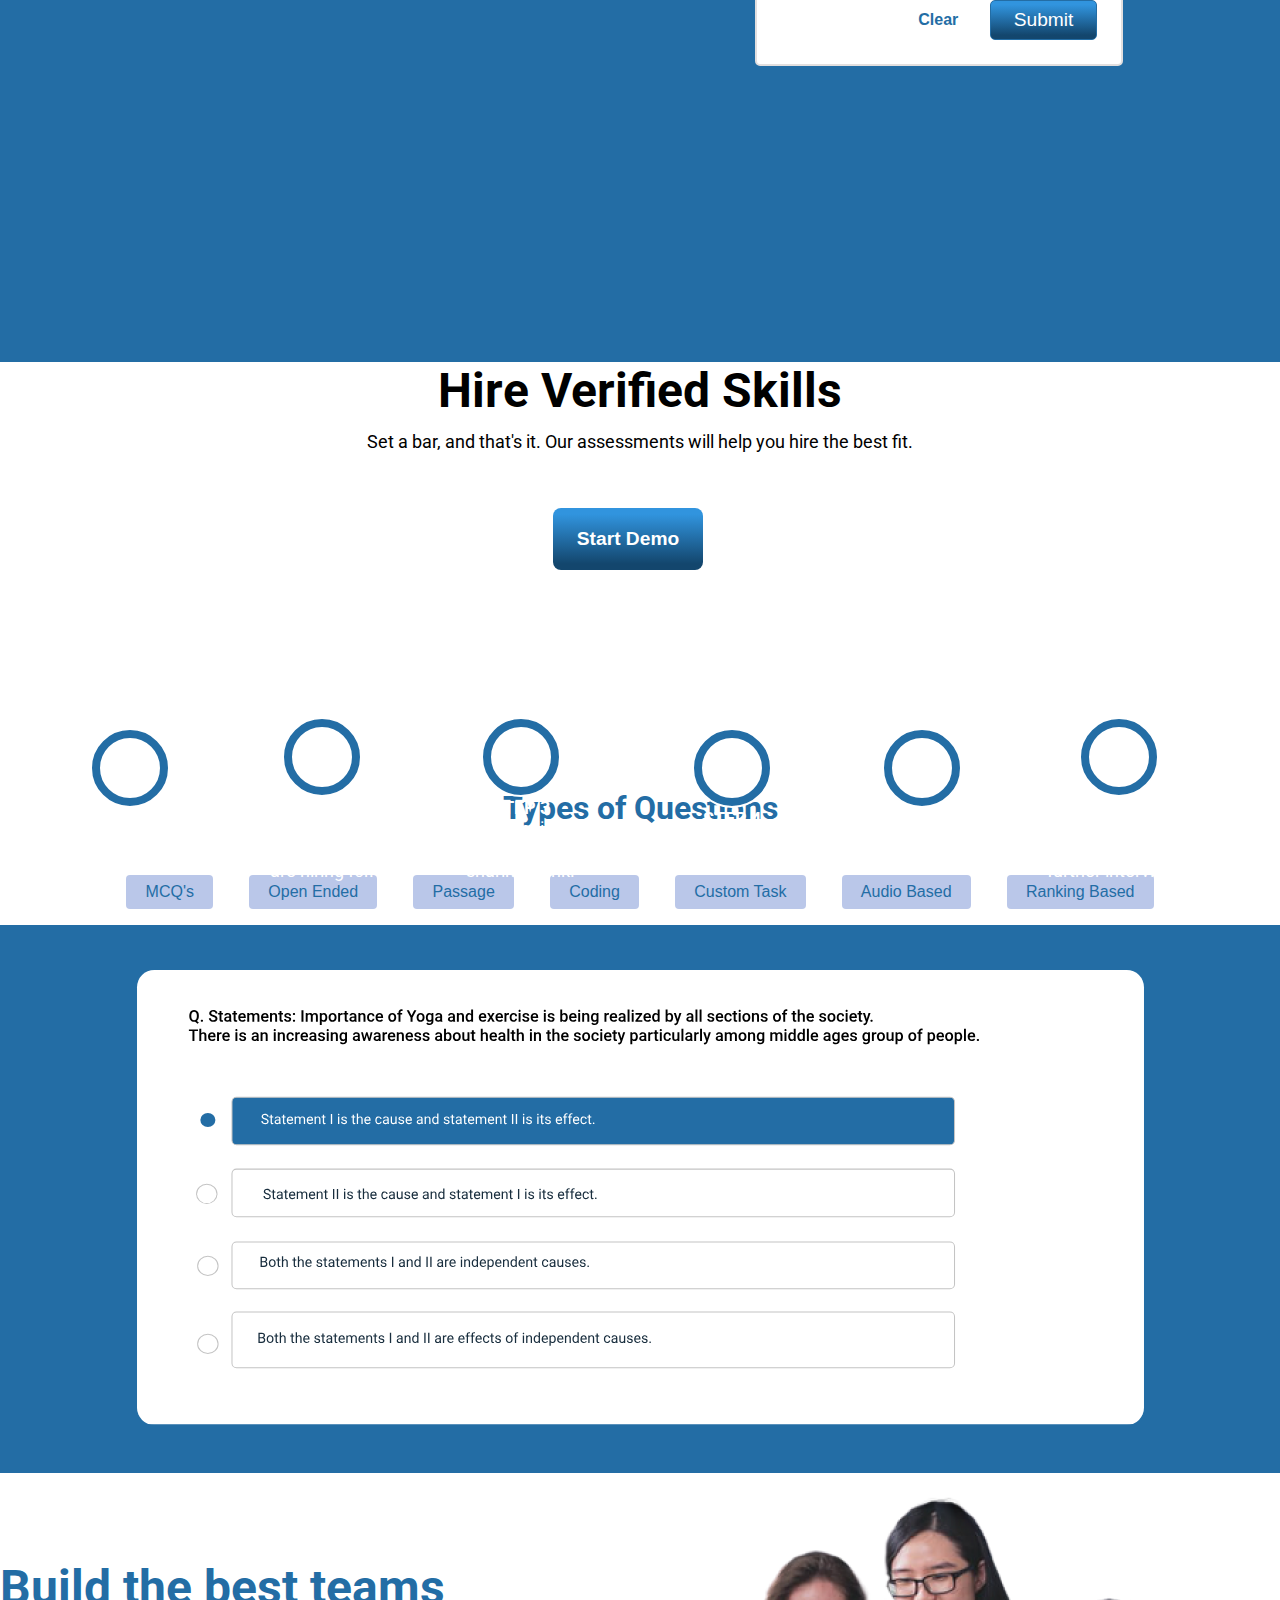
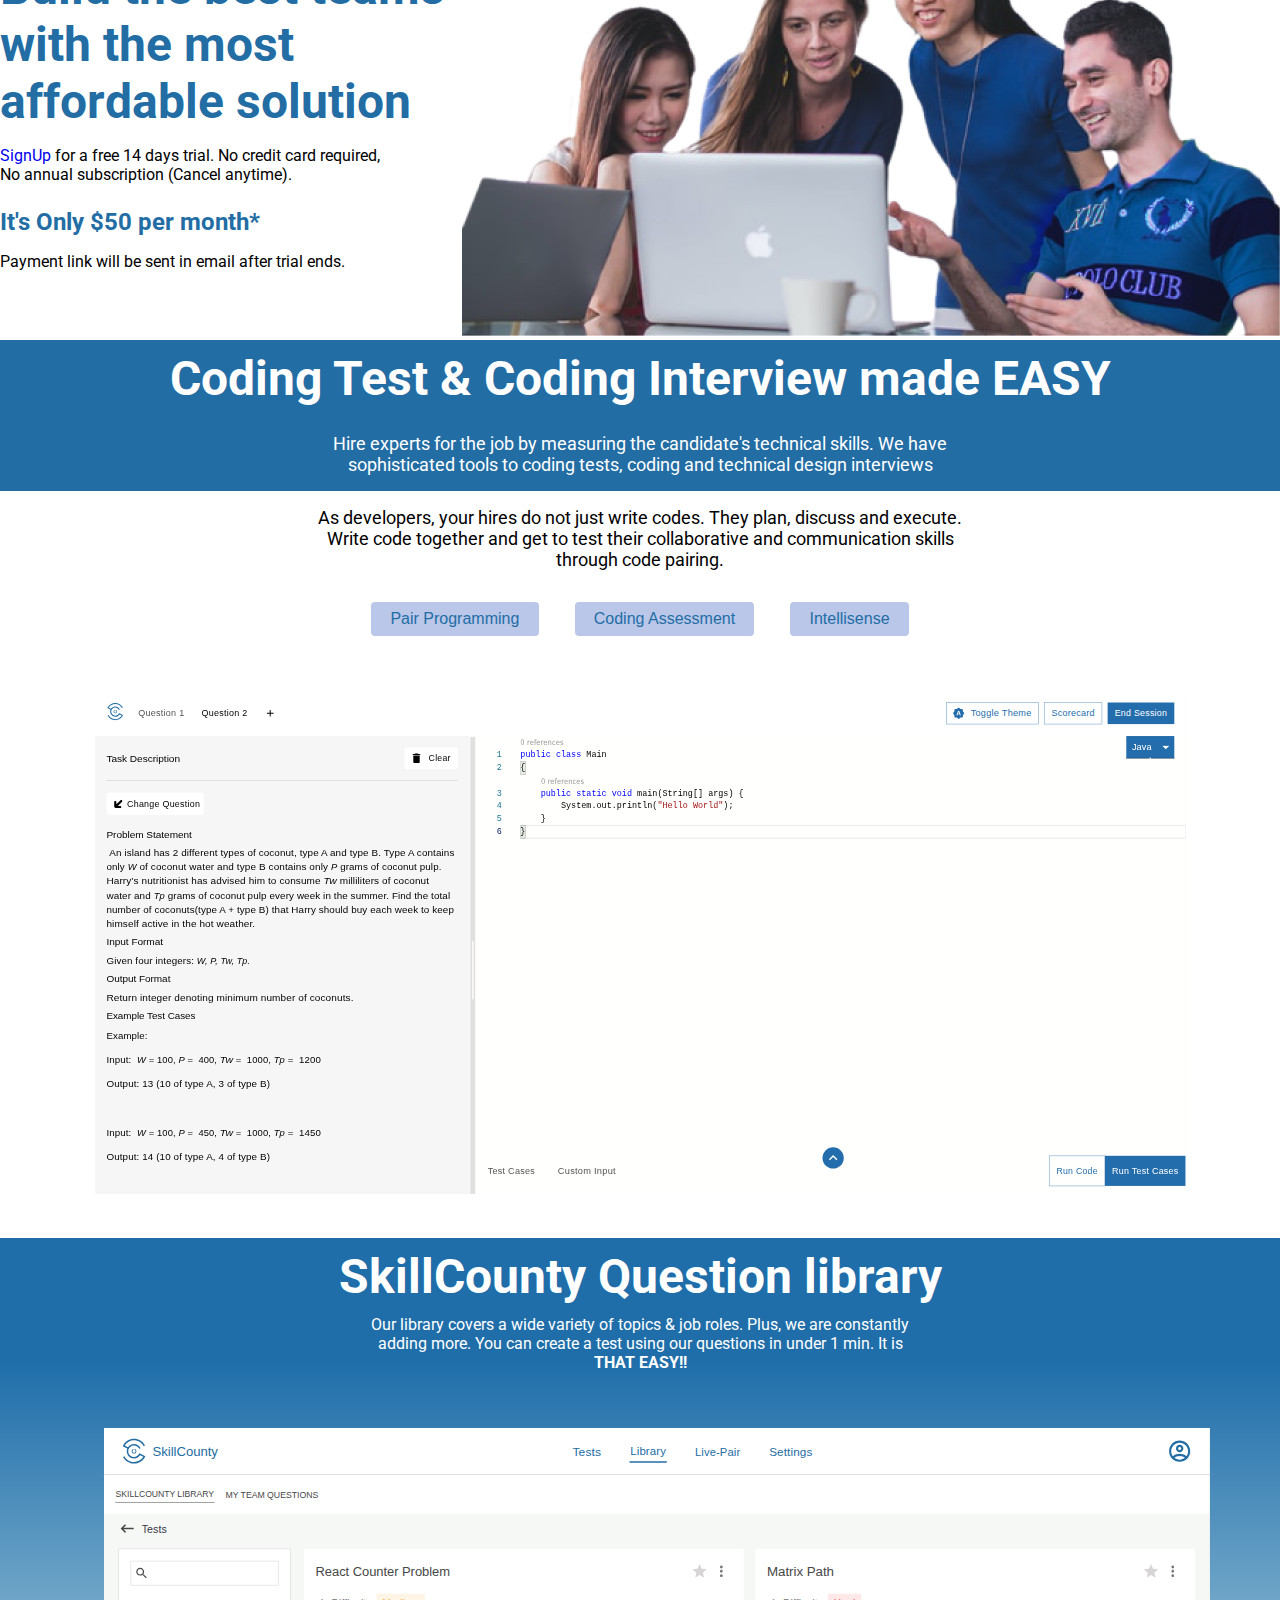
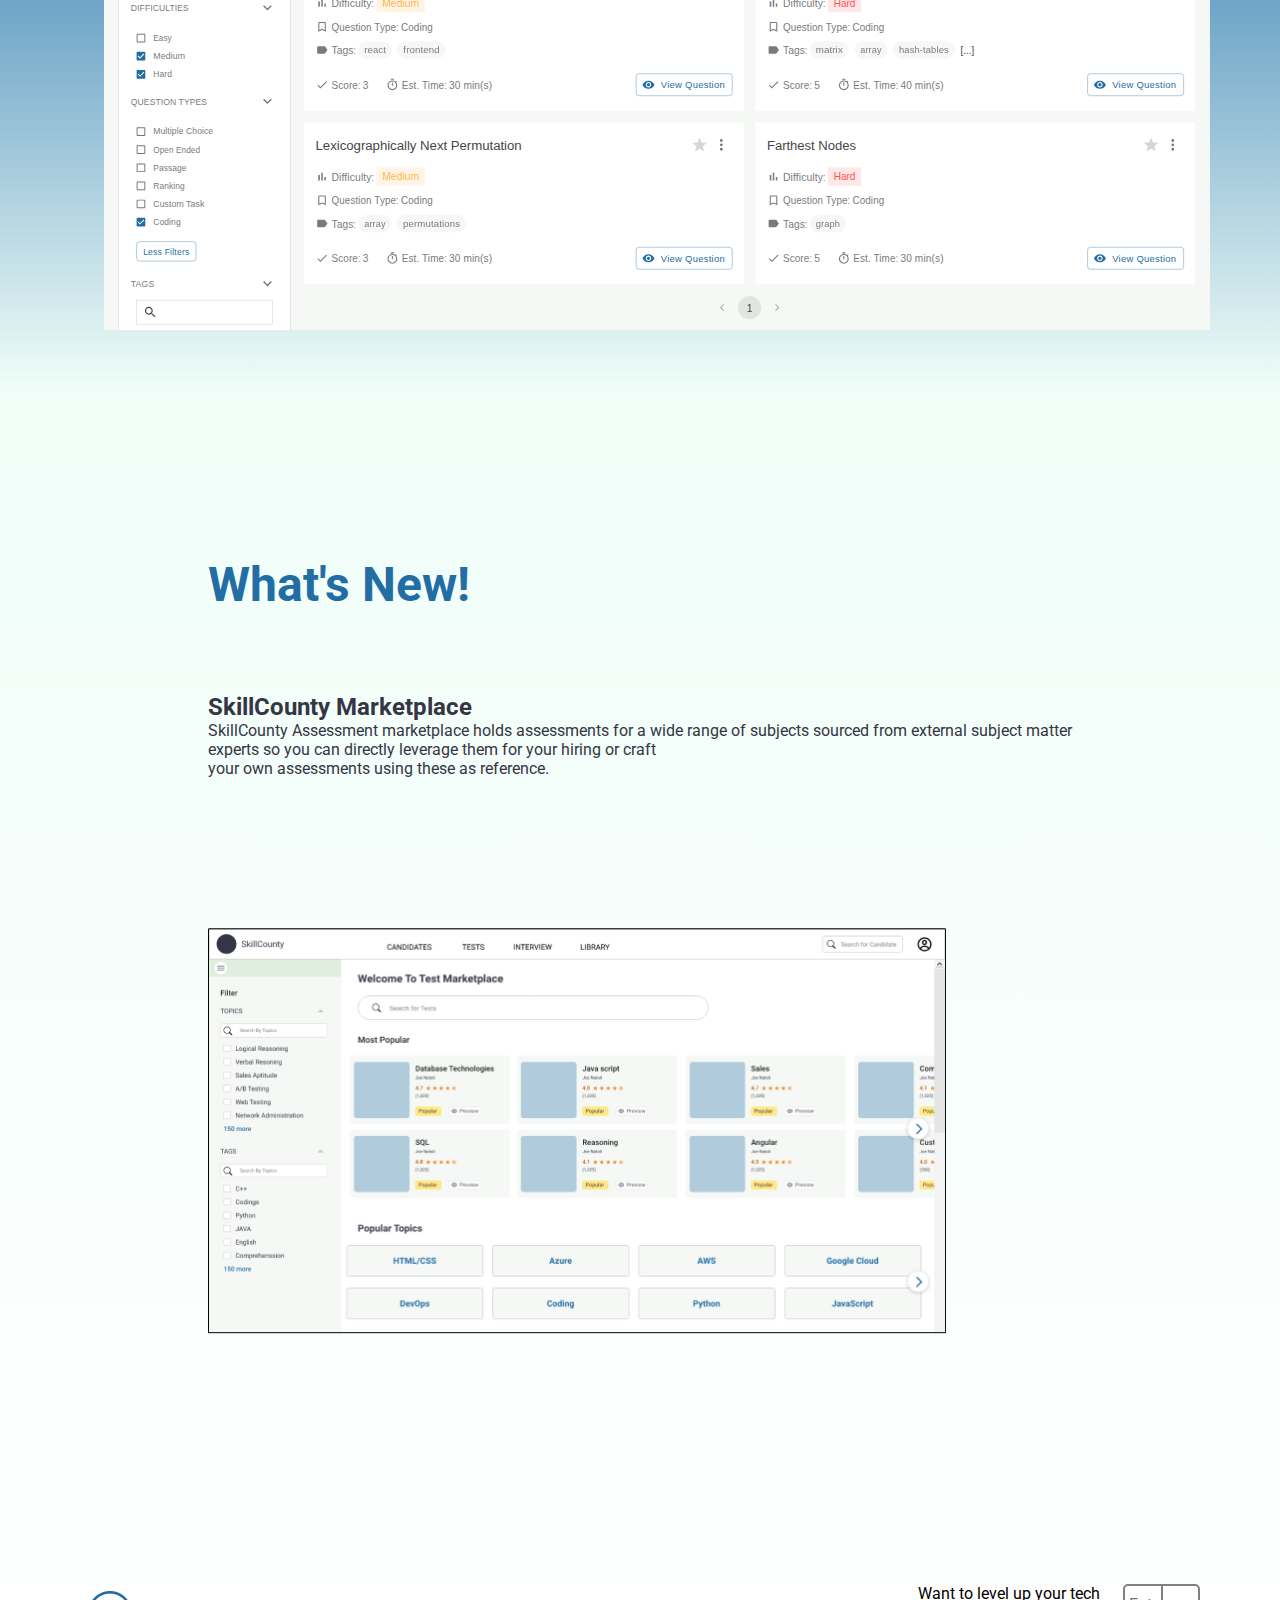
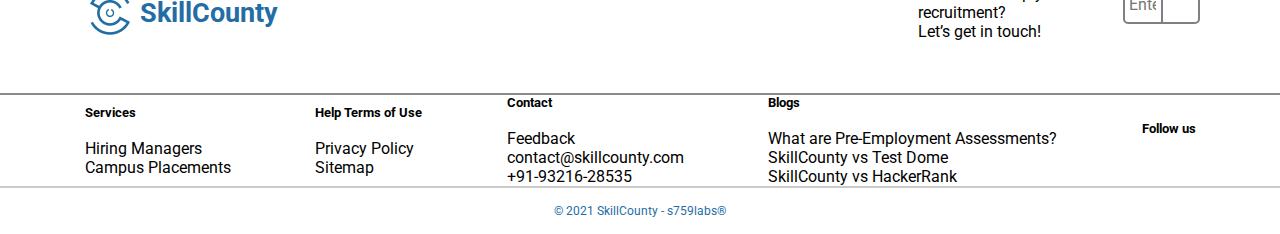
==== commit a097ccf6: "responsive code" ====
--- a/skillcounty.html
+++ b/skillcounty.html
@@ -4,285 +4,422 @@
 <head>
     <meta charset="UTF-8">
     <meta http-equiv="X-UA-Compatible" content="IE=edge">
-    <meta name="viewport" content="width=device-width, initial-scale=1.0">
+    <meta name="viewport" content="width=device-width, initial-scale=1">
     <link rel="stylesheet" href="./cssfile/skillcounty.css">
+    <link href="https://cdn.jsdelivr.net/npm/bootstrap@5.0.2/dist/css/bootstrap.min.css" rel="stylesheet" integrity="sha384-EVSTQN3/azprG1Anm3QDgpJLIm9Nao0Yz1ztcQTwFspd3yD65VohhpuuCOmLASjC" crossorigin="anonymous">
     <link rel="stylesheet" href="https://cdnjs.cloudflare.com/ajax/libs/font-awesome/5.15.3/css/all.min.css" integrity="sha512-iBBXm8fW90+nuLcSKlbmrPcLa0OT92xO1BIsZ+ywDWZCvqsWgccV3gFoRBv0z+8dLJgyAHIhR35VZc2oM/gI1w==" crossorigin="anonymous" />
     <title>SkillCounty</title>
 </head>
 
 <body>
-    <nav class="navbar">
-        <div class="logo">
-            <img class="logoImg" src="./skill images/skilloge.png" alt="logo" />
-            <label class="skillogo">SkillCounty</label>
-        </div>
-
-        <ul id="nav-itemm" class="navitems ">
-
-            <li><a class="pro" href="#">Product</a></li>
-            <li><a class="pro" href="#">Pricing</a></li>
-            <li><a class="pro" href="#">Blogs</a></li>
-            <li><a href="#">SignUp</a></li>
-            <li><a href="#">Login</a></li>
-            <li><i class="fas fa-bars"></i></li>
-        </ul>
-        <ul id="nav-iconn" class="navitems">
-
-
-            <li><i class="fas fa-bars"></i></li>
-        </ul>
+    <nav class="navbar navbar-expand-lg navbar-light bg-white">
+        <div class="container">
+            <div>
+                <img class="logoImg skillogo" src="./skill images/skilloge.png" alt="logo" />
+                <a class="navbar-brand myone" href="#">SkillCounty</a>
+            </div>
+            <button class="navbar-toggler" type="button" data-bs-toggle="collapse" data-bs-target="#navbarScroll" aria-controls="navbarScroll" aria-expanded="false" aria-label="Toggle navigation">
+                <span class="navbar-toggler-icon"></span>
+            </button>
+            <div class="collapse navbar-collapse justify-content-end" id="navbarScroll">
+                <ul class="navbar-nav mr-auto my-2 my-lg-0 navbar-nav-scroll" style="--bs-scroll-height: 100px;">
+                    <li class="nav-item text-rgb(35, 109, 165) ">
+                        <a class="nav-link  " href="# ">Product</a>
+                    </li>
+                    <li class="nav-item ">
+                        <a class="nav-link  " href="# ">Pricing</a>
+                    </li>
+                    <li class="nav-item ">
+                        <a class="nav-link " href="# ">Blog</a>
+                    </li>
+                    <li class="nav-item log ">
+                        <a style="color: rgb(35, 109, 165);" class="nav-link" href="# ">Login</a>
+                    </li>
+                    <li class="nav-item log">
+                        <a style="color: rgb(35, 109, 165);" class="nav-link" href="# ">Sign Up</a>
+                    </li>
+
+                </ul>
+            </div>
+        </div>
     </nav>
 
-    <section class="mainsection">
-        <div class="topflex container">
-            <div class="newcontainer">
-                <img class="leftmain" src="/skill images/leftside.png" />
-                <div class="overlap">
-                    <h1 class="hire">Hire with Evidence</h1>
-                    <p class="measure">Measure Skills, Assess Personality & Fit</p>
-                    <p class="upgrade">Upgrade your hiring. Use SkillCounty Assessment Platform to hire the right candidates faster and more efficiently.</p>
-                    <div><button class="btnup" type="button">Get Started</button>
-                        <button class="btnup" type="button">Start Demo</button>
-                    </div>
-                    <p class="trial">14 days free trial. Then it's $50/Month</p>
-                </div>
-            </div>
-            <img class="mockup" src="./skill images/mainimg.png" alt="main mockup" />
+    <section class="container-fluid ">
+        <div class="container-fluid d-flex justify-content-between flex-sm-column-reverse flex-column-reverse flex-md-row">
+
+            <div class="newcontainer container-fluid">
+
+                <img src="/skill images/leftside.png" class="img-fluid leftmain" alt="leftimg">
+                <div class="overlap ">
+                    <h1 class="hire ">Hire with Evidence</h1>
+                    <p class="measure ">Measure Skills, Assess Personality & Fit</p>
+                    <p class="upgrade ">Upgrade your hiring. Use SkillCounty Assessment Platform to hire the right candidates faster and more efficiently.</p>
+                    <div><button class="btnup " type="button ">Get Started</button>
+                        <button class="btnup " type="button ">Start Demo</button>
+                    </div>
+                    <p class="trial ">14 days free trial. Then it's $50/Month</p>
+                </div>
+            </div>
+
+            <img src="./skill images/mainimg.png" class="img-fluid mockup" alt="mockup">
+
         </div>
     </section>
 
 
     <section class="concol">
-        <div class="container flex-demo">
+        <div class="container container-fluid flex-column flex-demo">
             <div>
                 <div class="demoborder">
-                    <div class="demoimgcontainer"> <img src="/skill images/demoimg.png"></div>
-                    <h1 class="schedemo">Schedule Demo</h1>
-                </div>
-            </div>
-
+                    <div class="demoimgcontainer "> <img src="/skill images/demoimg.png "></div>
+                    <h2 class="schedemo ">Schedule Demo</h2>
+                </div>
+            </div>
+
+            <div class="container-fluid">
+                <div class="contact-form-container ">
+                    <div class="form-icon-container ">
+                        <div class="icon-container " title="Please fill the form to get an invite code ">
+                            <div class="custom-icon ">
+                                <div class="inner-text "><i class="fas fa-id-card-alt "></i></div>
+                            </div>
+                        </div>
+                        <form id="new-form-submit " class="form ">
+                            <div class="flex ">
+
+                                <input id="full-name " name="Full-name " type="text " placeholder="Name* " required />
+                            </div>
+                            <div class="flex ">
+
+                                <input id="demo-email " name="demoemail " type="email " placeholder="Email ID* " required />
+                            </div>
+                            <div class="flex ">
+
+                                <input id="demo-phone " name="demo-phone " type="phone " placeholder="Mobile Number* " required />
+                            </div>
+                            <div class="flex ">
+
+                                <textarea id="demo-message " name="demo-message " type="text " placeholder="Enter a message " cols="32 " rows="3 "></textarea>
+                            </div>
+                            <div class="flex-center-form-footer ">
+                                <button class="clear ">Clear</button>
+                                <div class="flex-center submit ">
+                                    <button>Submit</button>
+                                </div>
+                            </div>
+                        </form>
+                    </div>
+                </div>
+            </div>
+        </div>
+    </section>
+
+    <section class="main_heading my-5">
+        <div class="container services">
+            <div class="row my-5">
+                <div class="col-md-3 col-10 col-xxl-3 mx-auto boxesdes">
+                    <div class="card mb-3 cardup" style="max-width: 530px;">
+                        <div>
+                            <div class=" row">
+                                <h4 class="card-title col-md-6">Hire Faster</h4>
+                                <img src="./skill images/hire faster.png" class="img-fluid col-md-6 col-sm-6 max-width: 25%">
+                            </div>
+                            <div class="col-md-12">
+                                <div class="card-body">
+                                    <p class="card-text">Our Assessment Marketplace & SkillCounty Question Library range across a broad collection of disciplines and are created by experts. Just pick our questions to create your tests. And,you are all setup and ready to go.
+                                    </p>
+                                </div>
+
+                            </div>
+
+                        </div>
+
+                    </div>
+                </div>
+                <div class="col-md-3 col-10 col-xxl-3 mx-auto boxesdes">
+                    <div class="card mb-3 cardup" style="max-width: 530px;">
+                        <div>
+                            <div class=" row">
+                                <h4 class="card-title col-md-6">Hire Cost Efficiently</h4>
+                                <img src="./skill images/cost effi.png" class="img-fluid col-md-6 col-sm-6 max-width: 25%">
+                            </div>
+                            <div class="col-md-12">
+                                <div class="card-body">
+                                    <p class="card-text">We make professional assessments affordable for everyone and streamline the hiring process for any size business. Straight out the box, we are cheaper and easier to use than any other solution in the market.
+                                    </p>
+                                </div>
+
+                            </div>
+
+                        </div>
+
+                    </div>
+                </div>
+                <div class="col-md-3 col-10 col-xxl-3 mx-auto boxesdes">
+                    <div class="card mb-3 cardup" style="max-width: 530px;">
+                        <div>
+                            <div class=" row">
+                                <h4 class="card-title col-md-6">Hire at Scale</h4>
+                                <img src="./skill images/at scale.png" class="img-fluid col-md-6 col-sm-6 max-width: 25%">
+                            </div>
+                            <div class="col-md-12">
+                                <div class="card-body">
+                                    <p class="card-text">We are made for scale. So, you interview, screen and evaluate as many candidates as you want to evaluate. So whether you are conducting a 100 interviews or testing a 1000 candidates a day we are ready for your work
+                                        to get done.
+                                    </p>
+                                </div>
+
+                            </div>
+
+                        </div>
+
+                    </div>
+                </div>
+                <div class="col-md-3 col-10 col-xxl-3 mx-auto boxesdes">
+                    <div class="card cardup mb-3 " style="max-width: 530px;">
+                        <div>
+                            <div class=" row">
+                                <h4 class="card-title col-md-6">Eliminate Bias & Cheating</h4>
+                                <img src="./skill images/eliminate.png" class="img-fluid col-md-6 col-sm-6 max-width: 25%">
+                            </div>
+                            <div class="col-md-12">
+                                <div class="card-body">
+                                    <p class="card-text">We provide features like selective masking to curtail bias. Our advanced proctoring capabilities ensure that you rely on our score. You can monitor & review candidate activity and to detailed reports on it.</div>
+                                </p>
+                            </div>
+
+                        </div>
+
+                    </div>
+
+                </div>
+            </div>
+        </div>
+        </div>
+
+    </section>
+
+
+
+    <section class=" container-fluid ">
+        <div class="cont ">
+            <p>Hire Verified Skills</p>
+        </div>
+        <div class="cont2 ">
+            <p>Set a bar, and that's it. Our assessments will help you hire the best fit.</p>
+        </div>
+        <div class="parentbtn ">
+            <button class="btnup downbtn " type="button ">Start Demo</button>
+        </div>
+        </div>
+    </section>
+
+
+
+    <section class="main_heading my-5">
+        <div class="container services">
+            <div class="row my-5">
+                <div class="col-md-3 col-10 col-xxl-3 mx-auto">
+                    <div class="card mb-3 cardn" style="max-width: 530px;">
+                        <div>
+                            <div class=" row">
+                                <h4 class="card-title col-md-6 card-body">Create</h4>
+                                <img src="./skill images/hire faster.png" class="img-fluid col-md-6 col-sm-6 max-width: 25%">
+                            </div>
+                            <div class="newone mx-3">High Quality Assessments. Fast!</div>
+                            <div class="col-md-12">
+                                <div class="card-body">
+                                    <p class="card-text">Use our Assessment Marketplace or SkillCounty’s Question Library to create assessments.</p>
+                                </div>
+
+                            </div>
+
+                        </div>
+
+                    </div>
+                </div>
+                <div class="col-md-3 col-10 col-xxl-3 mx-auto">
+                    <div class="card mb-3 cardn" style="max-width: 530px;">
+                        <div>
+                            <div class=" row">
+                                <h4 class="card-title col-md-6 card-body">Invite</h4>
+                                <img src="./skill images/cost effi.png" class="img-fluid col-md-6 col-sm-6 max-width: 25%">
+                            </div>
+                            <div class="newone mx-3">Candidates in 1 - click</div>
+                            <div class="col-md-12">
+                                <div class="card-body">
+                                    <p class="card-text">Use our simple invitation capabilities to invite candidates to take the assessments.</p>
+                                </div>
+
+                            </div>
+
+                        </div>
+
+                    </div>
+                </div>
+                <div class="col-md-3 col-10 col-xxl-3 mx-auto">
+                    <div class="card mb-3 cardn" style="max-width: 530px;">
+                        <div>
+                            <div class=" row">
+                                <h4 class="card-title col-md-6 card-body">Proctor & Promote</h4>
+                                <img src="./skill images/at scale.png" class="img-fluid col-md-6 col-sm-6 max-width: 25%">
+                            </div>
+                            <div class="newone mx-3">Positive candidate experience</div>
+                            <div class="col-md-12">
+                                <div class="card-body">
+                                    <p class="card-text">Our platform has been made to make test taking comfortable while providing sophisticated proctoring capabilities.</p>
+                                </div>
+
+                            </div>
+
+                        </div>
+
+                    </div>
+                </div>
+                <div class="col-md-3 col-10 col-xxl-3 mx-auto ">
+                    <div class="card mb-3 cardn" style="max-width: 530px;">
+                        <div>
+                            <div class="row">
+                                <h4 class="card-title col-md-6 card-body">Analyse & Decode</h4>
+                                <img src="./skill images/eliminate.png" class="img-fluid col-md-6 col-sm-6 float-right max-width: 15%">
+                            </div>
+                            <div class="newone mx-3">On the best candidates</div>
+                            <div class="col-md-12">
+                                <div class="card-body">
+                                    <p class="card-text">Review Test reports and Shortlist candidates using our detailed test reports and Move through the hiring pipeline with confidence.</p>
+                                </div>
+
+                            </div>
+
+                        </div>
+
+                    </div>
+                </div>
+            </div>
+        </div>
+
+    </section>
+
+
+    <section class="flowpart container-fluid">
+        <div class="flow">
+            <h1 class="useof">How to use SkillCounty?</h1>
             <div>
-                <div class="contact-form-container">
-                    <div class="form-icon-container">
-                        <div class="icon-container" title="Please fill the form to get an invite code">
-                            <div class="custom-icon">
-                                <div class="inner-text"><i class="fas fa-id-card-alt"></i></div>
-                            </div>
-                        </div>
-                        <form id="new-form-submit" class="form">
-                            <div class="flex">
-                                <!-- <label for="Full=name">Name</label>  -->
-                                <input id="full-name" name="Full-name" type="text" placeholder="Name*" required />
-                            </div>
-                            <div class="flex">
-                                <!-- <label for="demo-email">Email</label> -->
-                                <input id="demo-email" name="demoemail" type="email" placeholder="Email ID*" required />
-                            </div>
-                            <div class="flex">
-                                <!-- <label for="demo-phone">Phone</label> -->
-                                <input id="demo-phone" name="demo-phone" type="phone" placeholder="Mobile Number*" required />
-                            </div>
-                            <div class="flex">
-                                <!-- <label for="demo-message">Message</label> -->
-                                <textarea id="demo-message" name="demo-message" type="text" placeholder="Enter a message" cols="32" rows="3"></textarea>
-                            </div>
-                            <div class="flex-center-form-footer">
-                                <button class="clear">Clear</button>
-                                <div class="flex-center submit">
-                                    <button>Submit</button>
-                                </div>
-                            </div>
-                        </form>
-                    </div>
-                </div>
-            </div>
-        </div>
-    </section>
-    <section class="container">
-        <section class="feature">
-            <div class="container2 card ">
-                <div class="boxes ">
-                    <div class="heads change">Hire Faster</div>
-                    <div class="imgs"><img src="./skill images/hire faster.png"></div>
-                    <div>Our Assessment Marketplace & SkillCounty Question Library range across a broad collection of disciplines and are created by experts. Just pick our questions to create your tests. And,you are all setup and ready to go.
-                    </div>
-                </div>
-                <div class="boxes  ">
-                    <div class="heads change">Hire Cost Efficiently</div>
-                    <div class="imgs"><img src="./skill images/cost effi.png"></div>
-                    <div>We make professional assessments affordable for everyone and streamline the hiring process for any size business. Straight out the box, we are cheaper and easier to use than any other solution in the market.
-                    </div>
-                </div>
-                <div class="boxes ">
-                    <div class="heads change">Hire at Scale</div>
-                    <div class="imgs"><img src="./skill images/at scale.png"></div>
-
-                    <div>We are made for scale. So, you interview, screen and evaluate as many candidates as you want. So whether you are conducting a 100 interviews or testing a 1000 candidates a day we are ready for you.
-                    </div>
-                </div>
-                <div class="boxes ">
-                    <div class="heads change">Eliminate Bias & Cheating</div>
-                    <div class="imgs"><img src="./skill images/eliminate.png"></div>
-                    <div>We provide features like selective masking to curtail bias. Our advanced proctoring capabilities ensure that you can rely on our score. You can monitor and review candidate activity and get detailed reports on it.</div>
-                </div>
-            </div>
-        </section>
-    </section>
-
-    <section class="  container3">
-        <div class="cont">
-            <p>Hire Verified Skills</p>
-        </div>
-        <div class="cont2">
-            <p>Set a bar, and that's it. Our assessments will help you hire the best fit.</p>
-        </div>
-        <div class="parentbtn">
-            <button class="btnup downbtn" type="button">Start Demo</button>
-        </div>
-        </div>
-    </section>
-
-    <section class="feature2 feature">
-        <div class="container2 card container-2">
-            <div class="boxes downbox">
-                <div class="heads">Create</div>
-                <div class="imgs"><img src="./skill images/hire faster.png"></div>
-                <div class="newone">High Quality Assessments. Fast!</div>
-                <div>Use our Assessment Marketplace or SkillCounty’s Question Library to create assessments.</div>
-            </div>
-            <div class="boxes downbox ">
-                <div class="heads">Invite</div>
-                <div class="imgs"><img src="./skill images/cost effi.png"></div>
-                <div class="newone">Candidates in 1 - click</div>
-                <div>Use our simple invitation capabilities to invite candidates to take the assessments. </div>
-            </div>
-            <div class="boxes downbox ">
-                <div class="heads">Proctor & Promote</div>
-                <div class="imgs"><img src="./skill images/at scale.png"></div>
-                <div class="newone">Positive candidate experience</div>
-                <div>Our platform has been made to make test taking comfortable while providing sophisticated proctoring capabilities. </div>
-            </div>
-            <div class="boxes downbox">
-                <div class="heads">Analyse & Decode</div>
-                <div class="imgs"><img src="./skill images/eliminate.png"></div>
-                <div class="newone">On the best candidates</div>
-                <div>Review Test reports and Shortlist candidates using our detailed test reports and Move through the hiring pipeline with confidence. </div>
-            </div>
-
-        </div>
-
-        <section class="flowpart">
-            <div class="flow">
-                <h1 class="useof">How to use SkillCounty?</h1>
-                <div class="backgroundline">
-                    <div class="circlecont">
-                        <div class="circlewrapper">
-                            <div class="justin">
-                                <div class="circle">
-                                    <i class="fas fa-user-check"></i>
-                                </div>
-                                <div class="textss">
-                                    <h4>STEP 1</h4>
-                                    <p>Login to <br>skillcounty.com</p>
-                                </div>
-                            </div>
-                            <div class="justin">
-                                <div class="circle">
-                                    <i class="fas fa-user-check"></i>
-                                </div>
-                                <div class="textss">
-                                    <h4>STEP 2</h4>
-                                    <p>Create a test <br>for a role you<br> are hiring for.</p>
-                                </div>
-                            </div>
-                            <div class="justin">
-                                <div class="circle">
-                                    <i class="fas fa-user-check"></i>
-                                </div>
-                                <div class="textss">
-                                    <h4>STEP 3</h4>
-                                    <p>Invite candidates <br>to give test by<br> sharing a link.</p>
-                                </div>
-                            </div>
-                            <div class="justin">
-                                <div class="circle">
-                                    <i class="fas fa-user-check"></i>
-                                </div>
-                                <div class="textss">
-                                    <h4>STEP 4</h4>
-                                    <p>Candidates take<br> the test.</p>
-                                </div>
-                            </div>
-                            <div class="justin">
-                                <div class="circle">
-                                    <i class="fas fa-user-check"></i>
-                                </div>
-                                <div class="textss">
-                                    <h4>STEP 5</h4>
-                                    <p>Review test <br>reports.</p>
-                                </div>
-                            </div>
-                            <div class="justin">
-                                <div class="circle">
-                                    <i class="fas fa-user-check"></i>
-                                </div>
-                                <div class="textss">
-                                    <h4>STEP 6</h4>
-                                    <p>Shortlist <br>candidates for<br> further interviews.</p>
-                                </div>
-                            </div>
-
-                        </div>
-                    </div>
-                </div>
-            </div>
-        </section>
-    </section>
-
-
-
-    <section class="container">
-        <div class="toq">
-            <h1 class="toq-heading">Types of Questions</h1>
-            <div class="btntoq">
-                <button class="btn" onclick="setImage(0)">MCQ's</button>
-                <button class="btn" onclick="setImage(1)">Open Ended</button>
-                <button class="btn" onclick="setImage(2)">Passage</button>
-                <button class="btn" onclick="setImage(3)">Coding</button>
-                <button class="btn" onclick="setImage(4)">Custom Task</button>
-                <button class="btn" onclick="setImage(5)">Audio Based</button>
-                <button class="btn" onclick="setImage(6)">Ranking Based</button>
-            </div>
-
-    </section>
-
-    <section class="questimg">
+                <div class="circlecont row">
+                    <div class="d-flex justify-content-evenly flex-sm-column flex-md-row flex-column col-column circlewrapper">
+                        <div class="justin ">
+                            <div class="line1 horizontal"></div>
+                            <div class="circle ">
+                                <i class="fas fa-user-check "></i>
+                            </div>
+
+                            <div class="textss ">
+                                <h4>STEP 1</h4>
+                                <p>Login to <br>skillcounty.com</p>
+                            </div>
+                        </div>
+                        <div class="justin ">
+                            <div class="line1"></div>
+                            <div class="circle ">
+                                <i class="fas fa-user-check "></i>
+                            </div>
+                            <div class="textss ">
+                                <h4>STEP 2</h4>
+                                <p>Create a test <br>for a role you<br> are hiring for.</p>
+                            </div>
+                        </div>
+                        <div class="justin ">
+                            <div class="line1"></div>
+                            <div class="circle ">
+                                <i class="fas fa-user-check "></i>
+                            </div>
+                            <div class="textss ">
+                                <h4>STEP 3</h4>
+                                <p>Invite candidates <br>to give test by<br> sharing a link.</p>
+                            </div>
+                        </div>
+                        <div class="justin ">
+                            <div class="line1"></div>
+                            <div class="circle ">
+                                <i class="fas fa-user-check "></i>
+                            </div>
+                            <div class="textss ">
+                                <h4>STEP 4</h4>
+                                <p>Candidates take<br> the test.</p>
+                            </div>
+                        </div>
+                        <div class="justin ">
+                            <div class="line1"></div>
+                            <div class="circle ">
+                                <i class="fas fa-user-check "></i>
+                            </div>
+                            <div class="textss ">
+                                <h4>STEP 5</h4>
+                                <p>Review test <br>reports.</p>
+                            </div>
+                        </div>
+                        <div class="justin ">
+                            <div class="line1 horizontal"></div>
+                            <div class="circle ">
+                                <i class="fas fa-user-check "></i>
+                            </div>
+                            <div class="textss ">
+                                <h4>STEP 6</h4>
+                                <p>Shortlist <br>candidates for<br> further interviews.</p>
+                            </div>
+                        </div>
+
+                    </div>
+                </div>
+            </div>
+        </div>
+    </section>
+    </section>
+    <!--  class="circlewrapper " -->
+
+
+    <section class="container-fluid">
+        <div class="toq ">
+            <h1 class="toq-heading ">Types of Questions</h1>
+            <div class="btntoq ">
+                <button class="btn" onclick="setImage(0) ">MCQ's</button>
+                <button class="btn" onclick="setImage(1) ">Open Ended</button>
+                <button class="btn" onclick="setImage(2) ">Passage</button>
+                <button class="btn" onclick="setImage(3) ">Coding</button>
+                <button class="btn" onclick="setImage(4) ">Custom Task</button>
+                <button class="btn" onclick="setImage(5) ">Audio Based</button>
+                <button class="btn" onclick="setImage(6) ">Ranking Based</button>
+            </div>
+
+    </section>
+
+    <section class="questimg ">
         <div>
-            <img class="imgtoq" id="codequestion0" src="./skill images/mcq.svg" alt="mcq question">
-            <img class="imgtoq display-none" id="codequestion1" src="./skill images/open-ended.svg" alt="open ended question">
-            <img class="imgtoq display-none" id="codequestion2" src="./skill images/comprehension.svg" alt="passage question">
-            <img class="imgtoq display-none" id="codequestion3" src="./skill images/TT view of Coding Questions.png" alt="passage question">
-            <img class="imgtoq display-none" id="codequestion4" src="./skill images/custom-task.svg" alt="passage question">
-            <img class="imgtoq display-none" id="codequestion5" src="./skill images/audio-only.png" alt="passage question">
-            <img class="imgtoq display-none" id="codequestion6" src="./skill images/video-only.png" alt="passage question">
-
-        </div>
-        </div>
-    </section>
-    <section class="container trialone">
-        <div class="pric">
-            <p class="pricehead">Build the best teams with the most affordable solution</p>
-            <p><a href="#">SignUp</a> for a free 14 days trial. No credit card required,<br> No annual subscription (Cancel anytime).</p>
-            <p class="pricetag">It's Only $50 per month*</p>
+            <img class="imgtoq img-fluid " id="codequestion0 " src="./skill images/mcq.svg " alt="mcq question ">
+            <img class="imgtoq display-none " id="codequestion1 " src="./skill images/open-ended.svg " alt="open ended question ">
+            <img class="imgtoq display-none " id="codequestion2 " src="./skill images/comprehension.svg " alt="passage question ">
+            <img class="imgtoq display-none " id="codequestion3 " src="./skill images/TT view of Coding Questions.png " alt="passage question ">
+            <img class="imgtoq display-none " id="codequestion4 " src="./skill images/custom-task.svg " alt="passage question ">
+            <img class="imgtoq display-none " id="codequestion5 " src="./skill images/audio-only.png " alt="passage question ">
+            <img class="imgtoq display-none " id="codequestion6 " src="./skill images/video-only.png " alt="passage question ">
+
+        </div>
+        </div>
+    </section>
+    <section class="container-fluid trialone  flex-column">
+        <div class="pric flex-column">
+            <p class="pricehead ">Build the best teams with the most affordable solution</p>
+            <p><a href="# ">SignUp</a> for a free 14 days trial. No credit card required,<br> No annual subscription (Cancel anytime).</p>
+            <p class="pricetag ">It's Only $50 per month*</p>
             <p>Payment link will be sent in email after trial ends.</p>
 
         </div>
         <div>
-            <img class="pricepic" src="./skill images/teamspic.png">
-        </div>
-
-    </section>
-    <section class=" codeinfo">
+            <img class="img-fluid col-12 itsimg" src="./skill images/teamspic.png ">
+        </div>
+
+    </section>
+    <section class="container-fluid codeinfo">
         <div>
             <h1 class="pricehead2">Coding Test & Coding Interview made EASY</h1>
             <p class="insidetext">Hire experts for the job by measuring the candidate's technical skills. We have
@@ -292,55 +429,56 @@
 
     </section>
 
-    <section class="container">
+    <section class="container-fluid">
         <div class="toq">
             <p class="insidetext">As developers, your hires do not just write codes. They plan, discuss and execute.<br> Write code together and get to test their collaborative and communication skills<br> through code pairing.
             </p>
             <div class="btntoq">
-                <button class="btn" onclick="setImage(0)">Pair Programming</button>
-                <button class="btn" onclick="setImage(1)">Coding Assessment</button>
-                <button class="btn" onclick="setImage(2)">Intellisense</button>
+                <button class="btn button" onclick="setImage(0) ">Pair Programming</button>
+                <button class="btn" onclick="setImage(1) ">Coding Assessment</button>
+                <button class="btn" onclick="setImage(2) ">Intellisense</button>
 
             </div>
 
             <div>
-                <img class="libpic" src="/skill images/coding.svg">
+                <img class="libpic d-block mx-auto img-thumbnail img-fluid" src="/skill images/coding.svg ">
             </div>
 
     </section>
 
     <section>
-        <div class=" grad">
-            <h1 class="pricehead2">SkillCounty Question library</h1>
+        <div class="container-fluid grad ">
+            <h1 class="pricehead2 ">SkillCounty Question library</h1>
             <p>Our library covers a wide variety of topics & job roles. Plus, we are constantly <br>adding more. You can create a test using our questions in under 1 min. It is <br> <b>THAT EASY!!</b>
             </p>
-            <div class="cont4">
-                <img class="libpic" src="/skill images/library.svg">
+            <div class="cont4 ">
+                <img class="libpic img-fluid" src="/skill images/library.svg ">
             </div>
         </div>
     </section>
     <section>
 
-        <div class="marketplace">
-            <div class="whtsnew">
-                <h1 class="whtsnew2">
+        <div class="marketplace container-fluid">
+            <div class="whtsnew ">
+                <h1 class="whtsnew2 ">
                     What's New!
                 </h1>
-                <p><b class="bold1">SkillCounty Marketplace</b><br><br> SkillCounty Assessment marketplace holds assessments for a<br> wide range of subjects sourced from external subject matter<br> experts so you can directly leverage them for your hiring
-                    or craft
+
+                <p><b class="bold1 ">SkillCounty Marketplace</b><br> SkillCounty Assessment marketplace holds assessments for a wide range of subjects sourced from external subject matter<br> experts so you can directly leverage them for your hiring or craft
                     <br> your own assessments using these as reference.
                 </p>
-            </div>
-            <div>
-                <img class="marketpic" src="./skill images/marketplace.png">
-            </div>
+                <div>
+                    <img class="marketpic img-fluid" src="./skill images/marketplace.png ">
+                </div>
+            </div>
+
         </div>
 
 
     </section>
     <button onclick="topFunction()" id="myBtn" title="Go to top"><i class="fas fa-arrow-up"></i></button>
     <footer>
-        <section class="upperfoot">
+        <section class="upperfoot container-fluid">
 
             <div class="logs">
 
@@ -357,29 +495,32 @@
             </div>
 
         </section>
-        <section class="footpart">
-            <div class="col">
-                <h3>Services</h3><br> Hiring Managers<br> Campus Placements
-            </div>
-            <div class="col">
-                <h3>Help Terms of Use</h3><br> Privacy Policy<br> Sitemap
-            </div>
-            <div class="col">
-                <h3>Contact</h3><br> Feedback
+        <section class="footpart row row-cols-1 row-cols-md-2 g-4">
+
+            <div class="col-md-2">
+                <h5>Services</h5><br> Hiring Managers<br> Campus Placements
+            </div>
+            <div class="col-md-2">
+                <h5>Help Terms of Use</h5><br> Privacy Policy<br> Sitemap
+            </div>
+            <div class="col-md-2">
+                <h5>Contact</h5><br> Feedback
                 <br> contact@skillcounty.com
                 <br> +91-93216-28535
             </div>
-            <div class="col">
-                <h3>Blogs</h3><br> What are Pre-Employment Assessments?<br> SkillCounty vs Test Dome<br> SkillCounty vs HackerRank
-            </div>
-            <div class="col2">
+            <div class="col-md-2">
+                <h5>Blogs</h5><br> What are Pre-Employment Assessments?<br> SkillCounty vs Test Dome<br> SkillCounty vs HackerRank
+            </div>
+
+            <div class="col2 d-flex flex-column">
                 <h5>Follow us</h5><br><br>
-                <div class="follow"><i class="fab fa-facebook-f"></i>
-                    <i class="fab fa-instagram"></i>
-                    <i class="fab fa-twitter"></i>
-                </div>
+                <div class="follow "><i class="fab fa-facebook-f "></i>
+                    <i class="fab fa-instagram "></i>
+                    <i class="fab fa-twitter "></i>
+                </div>
+            </div>
         </section>
-        <section class="end">
+        <section class="end ">
             <div> © 2021 SkillCounty - s759labs®</div>
         </section>
 
@@ -388,6 +529,8 @@
 
     <script src="./jsfile/skillcounty.js"></script>
     <script src="https://unpkg.com/sweetalert/dist/sweetalert.min.js"></script>
+    <script src="https://cdn.jsdelivr.net/npm/bootstrap@5.1.3/dist/js/bootstrap.bundle.min.js" integrity="sha384-ka7Sk0Gln4gmtz2MlQnikT1wXgYsOg+OMhuP+IlRH9sENBO0LRn5q+8nbTov4+1p" crossorigin="anonymous">
+    </script>
 </body>
 
 </html>